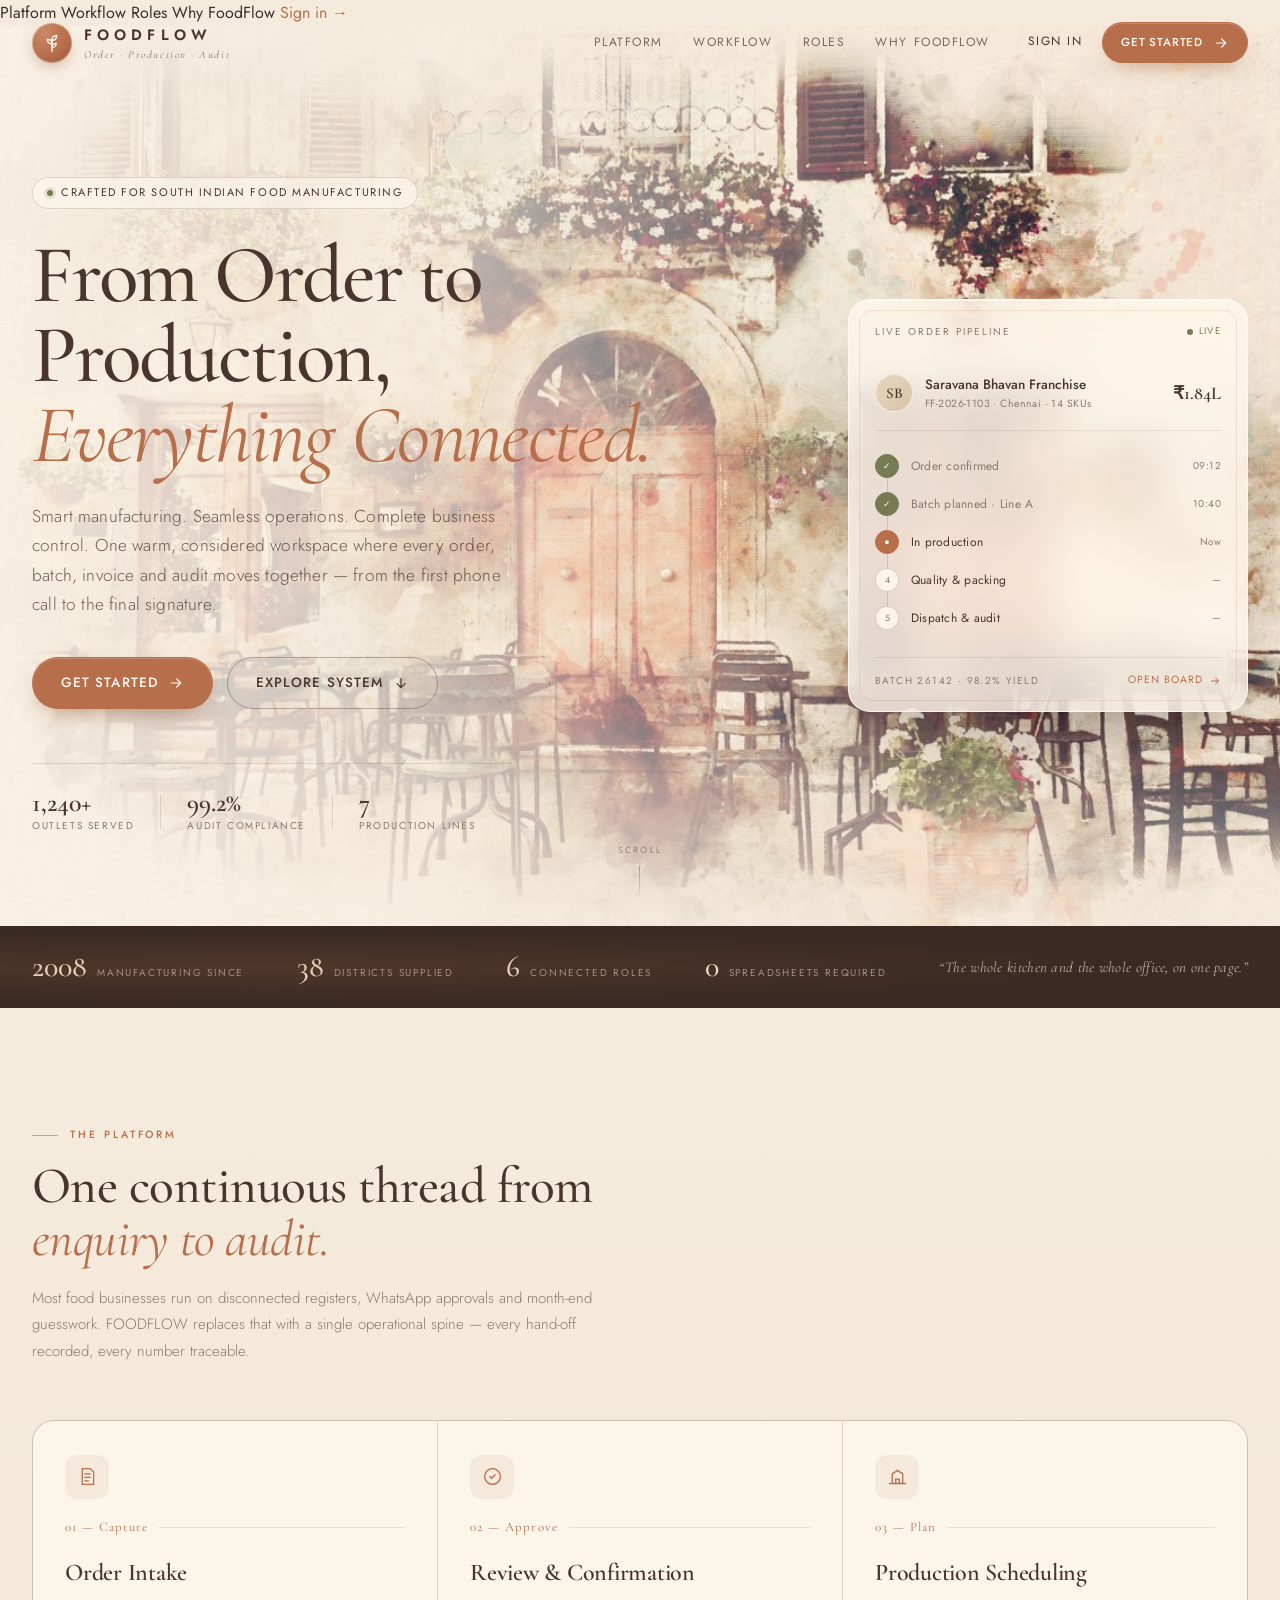
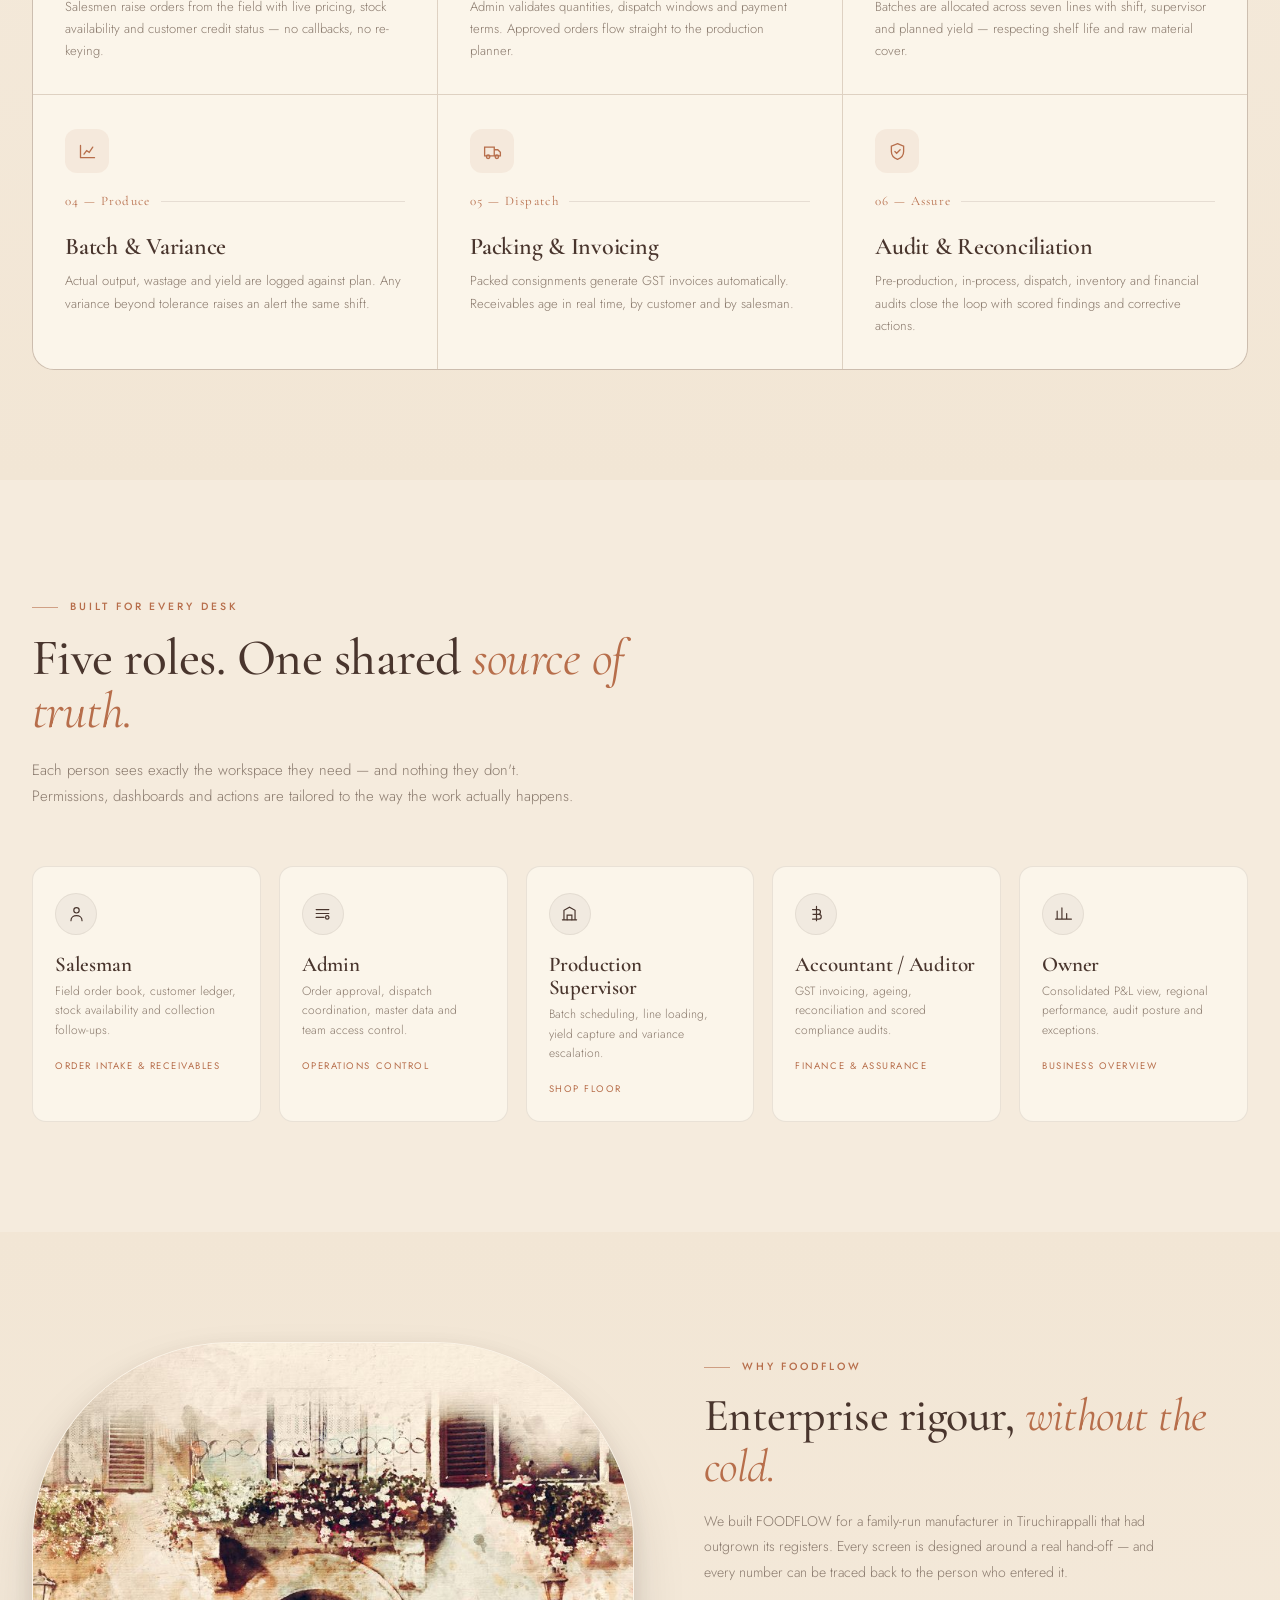
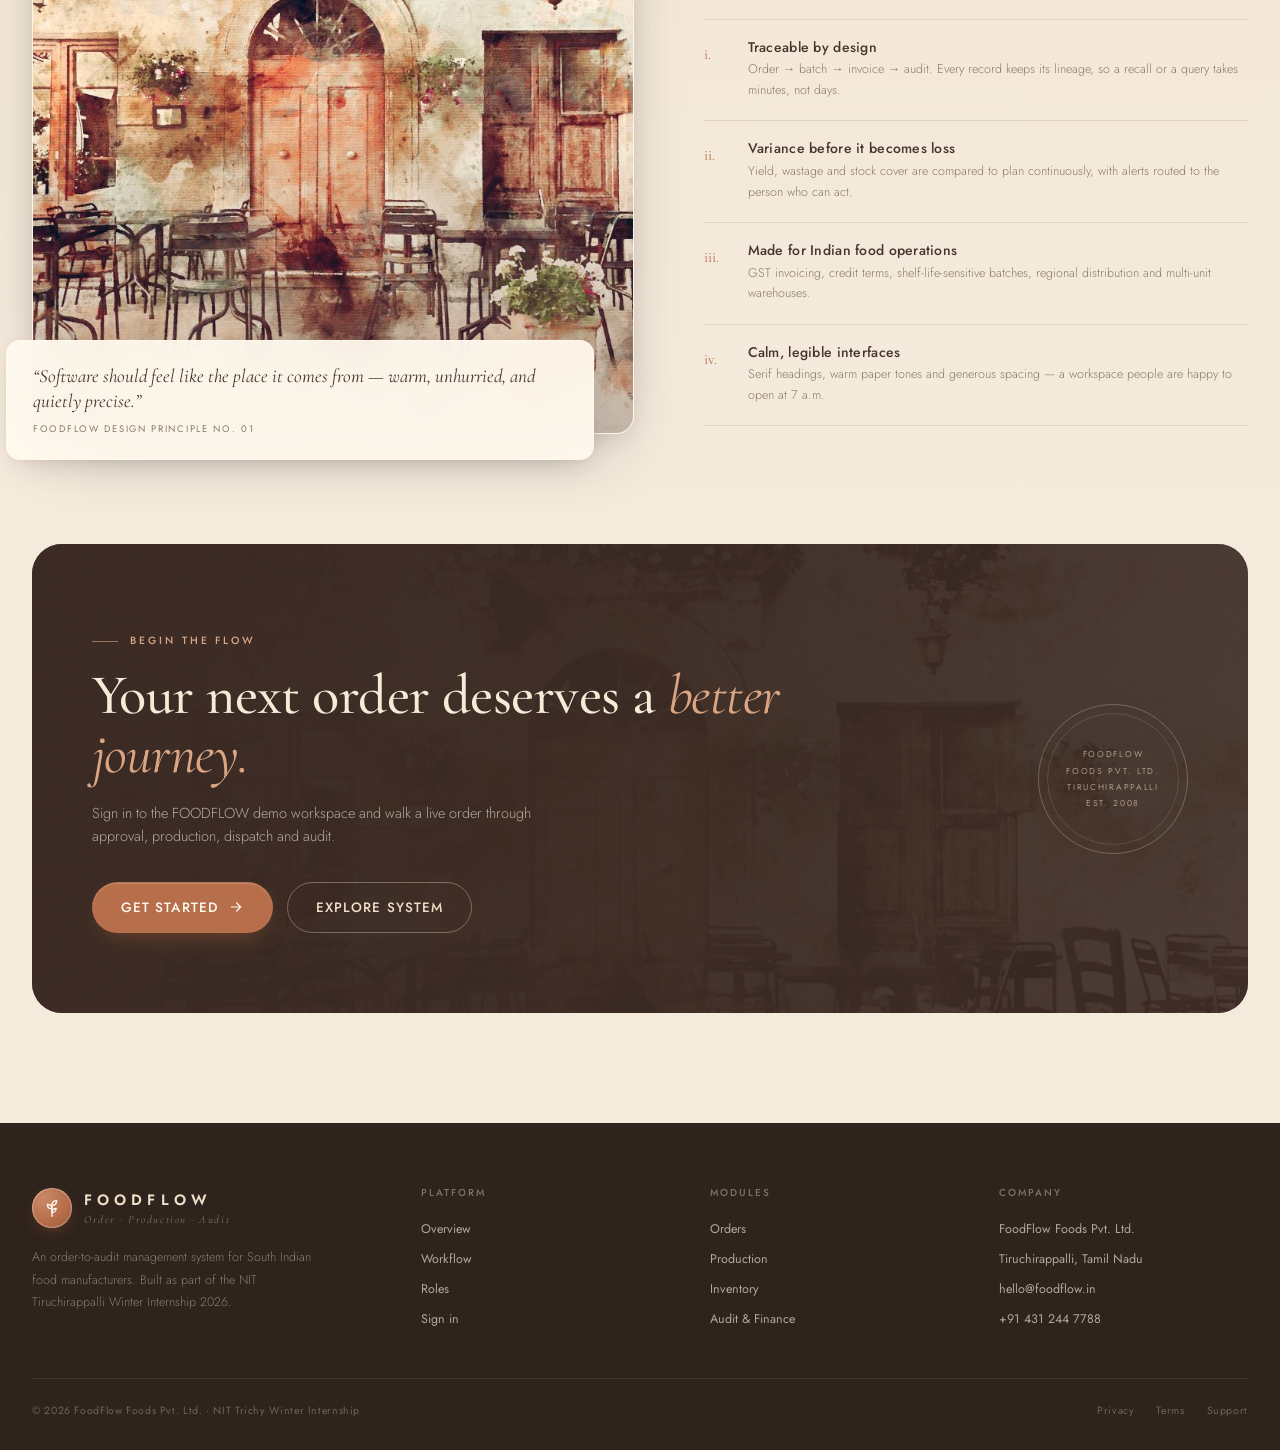
==== index.html @ b8cfbc59 "Add files via upload" ====
<!DOCTYPE html>
<html lang="en">
<head>
<meta charset="UTF-8" />
<meta name="viewport" content="width=device-width, initial-scale=1.0" />
<title>FOODFLOW — From Order to Production, Everything Connected.</title>
<meta name="description" content="FOODFLOW is an order-to-audit management platform for South Indian food manufacturers — sales, production, inventory, finance and audit in one connected system." />
<link rel="icon" href="data:image/svg+xml,%3Csvg xmlns='http://www.w3.org/2000/svg' viewBox='0 0 32 32'%3E%3Ccircle cx='16' cy='16' r='16' fill='%23B76E4B'/%3E%3Cpath d='M16 26V12M16 12c0-4 2.6-6.6 6.6-6.6 0 4-2.6 6.6-6.6 6.6ZM16 17c0-4-2.6-6.6-6.6-6.6 0 4 2.6 6.6 6.6 6.6Z' stroke='%23FFF9EF' stroke-width='1.6' fill='none' stroke-linecap='round'/%3E%3C/svg%3E" />
<link rel="stylesheet" href="css/base.css" />
<link rel="stylesheet" href="css/landing.css" />
<script src="https://sites.super.myninja.ai/_assets/ninja-daytona-script.js"></script>
</head>
<body class="landing">

<!-- ============ NAV ============ -->
<header class="site-nav" id="siteNav">
  <div class="container">
    <a href="#" class="brand" aria-label="FoodFlow home">
      <span class="brand-mark">
        <svg viewBox="0 0 24 24" fill="none" stroke="currentColor" stroke-width="1.5" stroke-linecap="round">
          <path d="M12 21V9" />
          <path d="M12 9c0-3 2-5 5-5 0 3-2 5-5 5Z" />
          <path d="M12 13c0-3-2-5-5-5 0 3 2 5 5 5Z" />
          <path d="M12 17c0-2.5 2-4.5 4.5-4.5 0 2.5-2 4.5-4.5 4.5Z" />
        </svg>
      </span>
      <span>
        <span class="brand-name">Foodflow</span>
        <span class="brand-sub">Order · Production · Audit</span>
      </span>
    </a>

    <nav class="nav-links">
      <a href="#platform">Platform</a>
      <a href="#workflow">Workflow</a>
      <a href="#roles">Roles</a>
      <a href="#craft">Why FoodFlow</a>
    </nav>

    <div class="nav-actions">
      <a href="login.html" class="nav-signin">Sign in</a>
      <a href="login.html" class="btn btn-sm">Get Started
        <svg viewBox="0 0 24 24" fill="none" stroke="currentColor" stroke-width="1.8" stroke-linecap="round"><path d="M5 12h14M13 6l6 6-6 6"/></svg>
      </a>
      <button class="nav-toggle" id="navToggle" aria-label="Open menu">
        <svg width="18" height="18" viewBox="0 0 24 24" fill="none" stroke="currentColor" stroke-width="1.6" stroke-linecap="round"><path d="M4 7h16M4 12h16M4 17h16"/></svg>
      </button>
    </div>
  </div>
</header>

<div class="mobile-menu" id="mobileMenu">
  <a href="#platform">Platform</a>
  <a href="#workflow">Workflow</a>
  <a href="#roles">Roles</a>
  <a href="#craft">Why FoodFlow</a>
  <a href="login.html" style="color:var(--terracotta)">Sign in →</a>
</div>

<!-- ============ HERO ============ -->
<section class="hero">
  <div class="hero-bg"></div>
  <div class="hero-wash"></div>
  <div class="hero-grain"></div>

  <div class="container hero-inner">
    <div class="hero-copy">
      <span class="tag anim-up"><span class="dot"></span> Crafted for South Indian Food Manufacturing</span>

      <h1 class="anim-up delay-1">From Order to Production,<em>Everything Connected.</em></h1>

      <p class="hero-sub anim-up delay-2">
        Smart manufacturing. Seamless operations. Complete business control.
        One warm, considered workspace where every order, batch, invoice and audit
        moves together — from the first phone call to the final signature.
      </p>

      <div class="hero-actions anim-up delay-3">
        <a href="login.html" class="btn">Get Started
          <svg viewBox="0 0 24 24" fill="none" stroke="currentColor" stroke-width="1.8" stroke-linecap="round"><path d="M5 12h14M13 6l6 6-6 6"/></svg>
        </a>
        <a href="#workflow" class="btn btn-outline">Explore System
          <svg viewBox="0 0 24 24" fill="none" stroke="currentColor" stroke-width="1.8" stroke-linecap="round"><path d="M12 5v14M6 13l6 6 6-6"/></svg>
        </a>
      </div>

      <div class="hero-meta anim-up delay-4">
        <div class="hm"><strong>1,240+</strong><span>Outlets Served</span></div>
        <div class="divider"></div>
        <div class="hm"><strong>99.2%</strong><span>Audit Compliance</span></div>
        <div class="divider"></div>
        <div class="hm"><strong>7</strong><span>Production Lines</span></div>
      </div>
    </div>

    <aside class="hero-panel anim-scale delay-3" aria-label="Live order pipeline preview">
      <div class="hp-head">
        <span class="hp-title">Live Order Pipeline</span>
        <span class="hp-live"><i></i> Live</span>
      </div>
      <div class="hp-order">
        <div class="hp-avatar">SB</div>
        <div>
          <div class="hp-cust">Saravana Bhavan Franchise</div>
          <div class="hp-sub">FF-2026-1103 · Chennai · 14 SKUs</div>
        </div>
        <div class="hp-amt">₹1.84L</div>
      </div>
      <div class="hp-steps">
        <div class="hp-step done">
          <span class="hp-dot">✓</span>
          <span class="hp-name">Order confirmed</span>
          <span class="hp-time">09:12</span>
        </div>
        <div class="hp-step done">
          <span class="hp-dot">✓</span>
          <span class="hp-name">Batch planned · Line A</span>
          <span class="hp-time">10:40</span>
        </div>
        <div class="hp-step active">
          <span class="hp-dot">●</span>
          <span class="hp-name">In production</span>
          <span class="hp-time">Now</span>
        </div>
        <div class="hp-step">
          <span class="hp-dot">4</span>
          <span class="hp-name">Quality &amp; packing</span>
          <span class="hp-time">—</span>
        </div>
        <div class="hp-step">
          <span class="hp-dot">5</span>
          <span class="hp-name">Dispatch &amp; audit</span>
          <span class="hp-time">—</span>
        </div>
      </div>
      <div class="hp-foot">
        <span>Batch 26142 · 98.2% yield</span>
        <a href="login.html">Open board
          <svg viewBox="0 0 24 24" fill="none" stroke="currentColor" stroke-width="2" stroke-linecap="round"><path d="M5 12h14M13 6l6 6-6 6"/></svg>
        </a>
      </div>
    </aside>
  </div>

  <div class="scroll-cue"><span>Scroll</span><span class="line"></span></div>
</section>

<!-- ============ TRUST STRIP ============ -->
<section class="trust">
  <div class="container">
    <div class="trust-item"><strong>2008</strong><span>Manufacturing Since</span></div>
    <div class="trust-item"><strong>38</strong><span>Districts Supplied</span></div>
    <div class="trust-item"><strong>6</strong><span>Connected Roles</span></div>
    <div class="trust-item"><strong>0</strong><span>Spreadsheets Required</span></div>
    <div class="trust-note">“The whole kitchen and the whole office, on one page.”</div>
  </div>
</section>

<!-- ============ PLATFORM / FLOW ============ -->
<section class="section flow" id="platform">
  <div class="container">
    <div class="section-head reveal">
      <span class="eyebrow">The Platform</span>
      <h2>One continuous thread from <em>enquiry to audit.</em></h2>
      <p>Most food businesses run on disconnected registers, WhatsApp approvals and month-end guesswork. FOODFLOW replaces that with a single operational spine — every hand-off recorded, every number traceable.</p>
    </div>

    <div class="flow-grid" id="workflow">
      <article class="flow-card reveal">
        <div class="fc-icon">
          <svg viewBox="0 0 24 24" fill="none" stroke="currentColor" stroke-width="1.5" stroke-linecap="round"><path d="M6 3h9l4 4v14H6z"/><path d="M9 9h6M9 13h6M9 17h4"/></svg>
        </div>
        <div class="num">01 — Capture</div>
        <h3>Order Intake</h3>
        <p>Salesmen raise orders from the field with live pricing, stock availability and customer credit status — no callbacks, no re-keying.</p>
      </article>

      <article class="flow-card reveal d1">
        <div class="fc-icon">
          <svg viewBox="0 0 24 24" fill="none" stroke="currentColor" stroke-width="1.5" stroke-linecap="round"><path d="M9 12l2 2 4-4"/><circle cx="12" cy="12" r="9"/></svg>
        </div>
        <div class="num">02 — Approve</div>
        <h3>Review &amp; Confirmation</h3>
        <p>Admin validates quantities, dispatch windows and payment terms. Approved orders flow straight to the production planner.</p>
      </article>

      <article class="flow-card reveal d2">
        <div class="fc-icon">
          <svg viewBox="0 0 24 24" fill="none" stroke="currentColor" stroke-width="1.5" stroke-linecap="round"><path d="M3 20h18M6 20V9l6-4 6 4v11"/><path d="M10 20v-5h4v5"/></svg>
        </div>
        <div class="num">03 — Plan</div>
        <h3>Production Scheduling</h3>
        <p>Batches are allocated across seven lines with shift, supervisor and planned yield — respecting shelf life and raw material cover.</p>
      </article>

      <article class="flow-card reveal">
        <div class="fc-icon">
          <svg viewBox="0 0 24 24" fill="none" stroke="currentColor" stroke-width="1.5" stroke-linecap="round"><path d="M4 19V5M4 19h16"/><path d="M8 15l3-4 3 2 4-6"/></svg>
        </div>
        <div class="num">04 — Produce</div>
        <h3>Batch &amp; Variance</h3>
        <p>Actual output, wastage and yield are logged against plan. Any variance beyond tolerance raises an alert the same shift.</p>
      </article>

      <article class="flow-card reveal d1">
        <div class="fc-icon">
          <svg viewBox="0 0 24 24" fill="none" stroke="currentColor" stroke-width="1.5" stroke-linecap="round"><path d="M3 7h11v10H3zM14 10h4l3 3v4h-7z"/><circle cx="7" cy="18" r="2"/><circle cx="17" cy="18" r="2"/></svg>
        </div>
        <div class="num">05 — Dispatch</div>
        <h3>Packing &amp; Invoicing</h3>
        <p>Packed consignments generate GST invoices automatically. Receivables age in real time, by customer and by salesman.</p>
      </article>

      <article class="flow-card reveal d2">
        <div class="fc-icon">
          <svg viewBox="0 0 24 24" fill="none" stroke="currentColor" stroke-width="1.5" stroke-linecap="round"><path d="M12 3l7 3v6c0 4.5-3 7.5-7 9-4-1.5-7-4.5-7-9V6z"/><path d="M9 12l2 2 4-4"/></svg>
        </div>
        <div class="num">06 — Assure</div>
        <h3>Audit &amp; Reconciliation</h3>
        <p>Pre-production, in-process, dispatch, inventory and financial audits close the loop with scored findings and corrective actions.</p>
      </article>
    </div>
  </div>
</section>

<!-- ============ ROLES ============ -->
<section class="section roles" id="roles">
  <div class="container">
    <div class="section-head reveal">
      <span class="eyebrow">Built for every desk</span>
      <h2>Five roles. One shared <em>source of truth.</em></h2>
      <p>Each person sees exactly the workspace they need — and nothing they don't. Permissions, dashboards and actions are tailored to the way the work actually happens.</p>
    </div>

    <div class="roles-grid">
      <article class="role-card reveal">
        <div class="r-icon">
          <svg viewBox="0 0 24 24" fill="none" stroke="currentColor" stroke-width="1.5" stroke-linecap="round"><circle cx="12" cy="8" r="3.4"/><path d="M5 21c0-3.8 3.1-6.2 7-6.2s7 2.4 7 6.2"/></svg>
        </div>
        <h3>Salesman</h3>
        <p>Field order book, customer ledger, stock availability and collection follow-ups.</p>
        <span class="r-count">Order intake &amp; receivables</span>
      </article>

      <article class="role-card reveal d1">
        <div class="r-icon">
          <svg viewBox="0 0 24 24" fill="none" stroke="currentColor" stroke-width="1.5" stroke-linecap="round"><path d="M4 7h16M4 12h16M4 17h10"/><circle cx="18" cy="17" r="2.2"/></svg>
        </div>
        <h3>Admin</h3>
        <p>Order approval, dispatch coordination, master data and team access control.</p>
        <span class="r-count">Operations control</span>
      </article>

      <article class="role-card reveal d2">
        <div class="r-icon">
          <svg viewBox="0 0 24 24" fill="none" stroke="currentColor" stroke-width="1.5" stroke-linecap="round"><path d="M3 20h18M5 20V8l7-4 7 4v12"/><path d="M9 20v-6h6v6"/></svg>
        </div>
        <h3>Production Supervisor</h3>
        <p>Batch scheduling, line loading, yield capture and variance escalation.</p>
        <span class="r-count">Shop floor</span>
      </article>

      <article class="role-card reveal d3">
        <div class="r-icon">
          <svg viewBox="0 0 24 24" fill="none" stroke="currentColor" stroke-width="1.5" stroke-linecap="round"><path d="M12 3v18M7 7h7a3 3 0 010 6H7h8a3 3 0 010 6H7"/></svg>
        </div>
        <h3>Accountant / Auditor</h3>
        <p>GST invoicing, ageing, reconciliation and scored compliance audits.</p>
        <span class="r-count">Finance &amp; assurance</span>
      </article>

      <article class="role-card reveal d4">
        <div class="r-icon">
          <svg viewBox="0 0 24 24" fill="none" stroke="currentColor" stroke-width="1.5" stroke-linecap="round"><path d="M4 19V9M10 19V5M16 19v-7M22 19H2"/></svg>
        </div>
        <h3>Owner</h3>
        <p>Consolidated P&amp;L view, regional performance, audit posture and exceptions.</p>
        <span class="r-count">Business overview</span>
      </article>
    </div>
  </div>
</section>

<!-- ============ CRAFT ============ -->
<section class="section craft" id="craft">
  <div class="container">
    <div class="craft-grid">
      <div class="craft-visual reveal">
        <div class="craft-frame">
          <img src="assets/cafe-bg.jpg" alt="Watercolour illustration of a warm South Indian café interior" />
        </div>
        <div class="craft-quote">
          <p>“Software should feel like the place it comes from — warm, unhurried, and quietly precise.”</p>
          <span>FoodFlow Design Principle No. 01</span>
        </div>
      </div>

      <div class="craft-copy reveal d1">
        <span class="eyebrow">Why FoodFlow</span>
        <h2 style="font-size:clamp(32px,3.6vw,46px);margin:14px 0 18px;font-weight:500">Enterprise rigour, <em style="font-style:italic;color:var(--terracotta)">without the cold.</em></h2>
        <p style="font-size:14px;color:var(--muted);line-height:1.8;font-weight:300;max-width:480px">
          We built FOODFLOW for a family-run manufacturer in Tiruchirappalli that had outgrown its registers.
          Every screen is designed around a real hand-off — and every number can be traced back to the person who entered it.
        </p>

        <div class="craft-list">
          <div class="craft-item">
            <span class="ci-num">i.</span>
            <div>
              <h4>Traceable by design</h4>
              <p>Order → batch → invoice → audit. Every record keeps its lineage, so a recall or a query takes minutes, not days.</p>
            </div>
          </div>
          <div class="craft-item">
            <span class="ci-num">ii.</span>
            <div>
              <h4>Variance before it becomes loss</h4>
              <p>Yield, wastage and stock cover are compared to plan continuously, with alerts routed to the person who can act.</p>
            </div>
          </div>
          <div class="craft-item">
            <span class="ci-num">iii.</span>
            <div>
              <h4>Made for Indian food operations</h4>
              <p>GST invoicing, credit terms, shelf-life-sensitive batches, regional distribution and multi-unit warehouses.</p>
            </div>
          </div>
          <div class="craft-item">
            <span class="ci-num">iv.</span>
            <div>
              <h4>Calm, legible interfaces</h4>
              <p>Serif headings, warm paper tones and generous spacing — a workspace people are happy to open at 7 a.m.</p>
            </div>
          </div>
        </div>
      </div>
    </div>
  </div>
</section>

<!-- ============ CTA ============ -->
<section class="cta">
  <div class="container">
    <div class="cta-inner reveal">
      <span class="eyebrow" style="color:#D9A583">Begin the flow</span>
      <h2 style="margin-top:16px">Your next order deserves a <em>better journey.</em></h2>
      <p>Sign in to the FOODFLOW demo workspace and walk a live order through approval, production, dispatch and audit.</p>
      <div class="cta-actions">
        <a href="login.html" class="btn">Get Started
          <svg viewBox="0 0 24 24" fill="none" stroke="currentColor" stroke-width="1.8" stroke-linecap="round"><path d="M5 12h14M13 6l6 6-6 6"/></svg>
        </a>
        <a href="#platform" class="btn btn-outline">Explore System</a>
      </div>
      <div class="cta-seal">FoodFlow<br/>Foods Pvt. Ltd.<br/>Tiruchirappalli<br/>Est. 2008</div>
    </div>
  </div>
</section>

<!-- ============ FOOTER ============ -->
<footer class="site-footer">
  <div class="container">
    <div class="footer-top">
      <div>
        <a href="#" class="brand">
          <span class="brand-mark">
            <svg viewBox="0 0 24 24" fill="none" stroke="currentColor" stroke-width="1.5" stroke-linecap="round">
              <path d="M12 21V9" /><path d="M12 9c0-3 2-5 5-5 0 3-2 5-5 5Z" />
              <path d="M12 13c0-3-2-5-5-5 0 3 2 5 5 5Z" /><path d="M12 17c0-2.5 2-4.5 4.5-4.5 0 2.5-2 4.5-4.5 4.5Z" />
            </svg>
          </span>
          <span><span class="brand-name">Foodflow</span><span class="brand-sub">Order · Production · Audit</span></span>
        </a>
        <p class="footer-about">An order-to-audit management system for South Indian food manufacturers. Built as part of the NIT Tiruchirappalli Winter Internship 2026.</p>
      </div>
      <div class="footer-col">
        <h5>Platform</h5>
        <a href="#platform">Overview</a>
        <a href="#workflow">Workflow</a>
        <a href="#roles">Roles</a>
        <a href="login.html">Sign in</a>
      </div>
      <div class="footer-col">
        <h5>Modules</h5>
        <a href="login.html">Orders</a>
        <a href="login.html">Production</a>
        <a href="login.html">Inventory</a>
        <a href="login.html">Audit &amp; Finance</a>
      </div>
      <div class="footer-col">
        <h5>Company</h5>
        <a href="#">FoodFlow Foods Pvt. Ltd.</a>
        <a href="#">Tiruchirappalli, Tamil Nadu</a>
        <a href="#">hello@foodflow.in</a>
        <a href="#">+91 431 244 7788</a>
      </div>
    </div>
    <div class="footer-bottom">
      <span>© 2026 FoodFlow Foods Pvt. Ltd. · NIT Trichy Winter Internship</span>
      <div class="fb-links"><a href="#">Privacy</a><a href="#">Terms</a><a href="#">Support</a></div>
    </div>
  </div>
</footer>

<script>
  // Sticky nav state
  const nav = document.getElementById('siteNav');
  const onScroll = () => nav.classList.toggle('scrolled', window.scrollY > 40);
  onScroll();
  window.addEventListener('scroll', onScroll, { passive: true });

  // Mobile menu
  const toggle = document.getElementById('navToggle');
  const menu = document.getElementById('mobileMenu');
  toggle.addEventListener('click', () => menu.classList.toggle('open'));
  menu.querySelectorAll('a').forEach((a) => a.addEventListener('click', () => menu.classList.remove('open')));

  // Scroll reveal
  const io = new IntersectionObserver((entries) => {
    entries.forEach((e) => { if (e.isIntersecting) { e.target.classList.add('in'); io.unobserve(e.target); } });
  }, { threshold: 0.12, rootMargin: '0px 0px -40px 0px' });
  document.querySelectorAll('.reveal').forEach((el) => io.observe(el));

  // Gentle hero parallax
  const bg = document.querySelector('.hero-bg');
  if (window.matchMedia('(prefers-reduced-motion: no-preference)').matches) {
    window.addEventListener('scroll', () => {
      const y = Math.min(window.scrollY, 900);
      if (bg) bg.style.transform = `scale(1.06) translate3d(0, ${y * 0.06}px, 0)`;
    }, { passive: true });
  }
</script>
</body>
</html>
---- css/base.css ----
@import url('../assets/fonts/fonts.css');

/* ============================================================
   FOODFLOW — Design tokens
   ============================================================ */
:root {
  --cream: #F5EBDD;
  --antique: #FFF9EF;
  --brown: #49352D;
  --brown-deep: #3A2A23;
  --terracotta: #B76E4B;
  --terracotta-deep: #9C5837;
  --olive: #777B54;
  --olive-soft: #9A9E77;
  --charcoal: #292522;
  --ink: #3B302A;
  --muted: #8A7A6D;
  --line: rgba(73, 53, 45, 0.13);
  --line-soft: rgba(73, 53, 45, 0.07);
  --paper: #FBF5EA;
  --card: #FFFCF5;
  --success: #5F7A52;
  --warning: #C08A3E;
  --danger: #A94F3E;
  --info: #6B7C8A;

  --serif: 'Cormorant Garamond', 'Iowan Old Style', Georgia, 'Times New Roman', serif;
  --sans: 'Jost', 'Helvetica Neue', Arial, sans-serif;

  --shadow-xs: 0 1px 2px rgba(58, 42, 35, 0.05);
  --shadow-sm: 0 2px 10px rgba(58, 42, 35, 0.06);
  --shadow-md: 0 12px 30px -12px rgba(58, 42, 35, 0.22), 0 2px 6px rgba(58, 42, 35, 0.04);
  --shadow-lg: 0 30px 70px -30px rgba(41, 37, 34, 0.45), 0 6px 20px rgba(58, 42, 35, 0.08);
  --radius-sm: 8px;
  --radius: 14px;
  --radius-lg: 22px;
  --radius-xl: 30px;
  --ease: cubic-bezier(0.22, 1, 0.36, 1);
}

*, *::before, *::after { box-sizing: border-box; }

html { scroll-behavior: smooth; -webkit-text-size-adjust: 100%; }

body {
  margin: 0;
  font-family: var(--sans);
  font-weight: 400;
  color: var(--ink);
  background: var(--cream);
  line-height: 1.6;
  -webkit-font-smoothing: antialiased;
  text-rendering: optimizeLegibility;
}

h1, h2, h3, h4, h5 {
  font-family: var(--serif);
  font-weight: 600;
  color: var(--brown);
  line-height: 1.1;
  margin: 0;
  letter-spacing: -0.01em;
}

p { margin: 0; }
a { color: inherit; text-decoration: none; }
button { font-family: inherit; cursor: pointer; }
img { max-width: 100%; display: block; }
input, select, textarea { font-family: inherit; font-size: inherit; color: inherit; }

::selection { background: rgba(183, 110, 75, 0.24); color: var(--brown); }

/* Scrollbar */
::-webkit-scrollbar { width: 10px; height: 10px; }
::-webkit-scrollbar-track { background: transparent; }
::-webkit-scrollbar-thumb { background: rgba(73, 53, 45, 0.18); border-radius: 20px; border: 3px solid transparent; background-clip: content-box; }
::-webkit-scrollbar-thumb:hover { background: rgba(73, 53, 45, 0.3); background-clip: content-box; }

/* ============================================================
   Brand mark
   ============================================================ */
.brand { display: inline-flex; align-items: center; gap: 12px; }
.brand-mark {
  width: 40px; height: 40px; border-radius: 50%;
  display: grid; place-items: center;
  background: radial-gradient(circle at 30% 25%, #C98A67, var(--terracotta) 55%, var(--terracotta-deep));
  color: var(--antique);
  box-shadow: inset 0 0 0 1px rgba(255, 249, 239, 0.35), 0 6px 16px -6px rgba(156, 88, 55, 0.6);
  flex: none;
}
.brand-mark svg { width: 22px; height: 22px; }
.brand-name {
  font-family: var(--sans);
  font-weight: 600;
  letter-spacing: 0.34em;
  font-size: 15px;
  text-transform: uppercase;
  color: var(--brown);
  text-transform: uppercase;
  padding-right: 2px;
}
.brand-sub {
  display: block;
  font-family: var(--serif);
  font-style: italic;
  font-size: 11px;
  letter-spacing: 0.14em;
  color: var(--muted);
  text-transform: none;
  margin-top: -2px;
}

/* ============================================================
   Buttons
   ============================================================ */
.btn {
  --btn-bg: var(--terracotta);
  --btn-fg: var(--antique);
  position: relative;
  display: inline-flex; align-items: center; justify-content: center; gap: 10px;
  padding: 14px 28px;
  border-radius: 999px;
  border: 1px solid transparent;
  background: var(--btn-bg);
  color: var(--btn-fg);
  font-family: var(--sans);
  font-size: 13.5px;
  font-weight: 500;
  letter-spacing: 0.08em;
  text-transform: uppercase;
  white-space: nowrap;
  transition: transform .35s var(--ease), box-shadow .35s var(--ease), background .3s, color .3s, border-color .3s;
  box-shadow: 0 10px 24px -12px rgba(156, 88, 55, 0.75), inset 0 1px 0 rgba(255, 255, 255, 0.18);
  overflow: hidden;
}
.btn::after {
  content: ''; position: absolute; inset: 0;
  background: linear-gradient(120deg, transparent 20%, rgba(255, 249, 239, 0.22) 48%, transparent 70%);
  transform: translateX(-120%);
  transition: transform .7s var(--ease);
}
.btn:hover { transform: translateY(-2px); box-shadow: 0 18px 34px -16px rgba(156, 88, 55, 0.85), inset 0 1px 0 rgba(255, 255, 255, 0.22); }
.btn:hover::after { transform: translateX(120%); }
.btn:active { transform: translateY(0); }
.btn svg { width: 16px; height: 16px; }

.btn-outline {
  --btn-bg: transparent;
  --btn-fg: var(--brown);
  border-color: rgba(73, 53, 45, 0.35);
  box-shadow: none;
}
.btn-outline:hover { background: rgba(255, 249, 239, 0.55); border-color: var(--brown); box-shadow: 0 12px 26px -18px rgba(58, 42, 35, 0.5); }

.btn-dark { --btn-bg: var(--brown); --btn-fg: var(--antique); box-shadow: 0 12px 26px -14px rgba(58, 42, 35, 0.8); }
.btn-olive { --btn-bg: var(--olive); --btn-fg: var(--antique); box-shadow: 0 12px 26px -14px rgba(119, 123, 84, 0.8); }
.btn-sm { padding: 10px 18px; font-size: 11.5px; letter-spacing: 0.07em; }
.btn-ghost { background: transparent; border-color: var(--line); color: var(--brown); box-shadow: none; }
.btn-ghost:hover { background: rgba(73, 53, 45, 0.05); }
.btn:disabled { opacity: .55; cursor: not-allowed; transform: none; }

/* ============================================================
   Chips / badges / tags
   ============================================================ */
.badge {
  display: inline-flex; align-items: center; gap: 6px;
  padding: 4px 11px;
  border-radius: 999px;
  font-size: 10.5px;
  font-weight: 500;
  letter-spacing: 0.09em;
  text-transform: uppercase;
  white-space: nowrap;
  border: 1px solid transparent;
}
.badge::before { content: ''; width: 5px; height: 5px; border-radius: 50%; background: currentColor; opacity: .85; }
.badge.pending { color: #8A6A32; background: rgba(192, 138, 62, 0.12); border-color: rgba(192, 138, 62, 0.25); }
.badge.confirmed { color: #5B6E7C; background: rgba(107, 124, 138, 0.12); border-color: rgba(107, 124, 138, 0.24); }
.badge.in_production { color: #8A5B3C; background: rgba(183, 110, 75, 0.13); border-color: rgba(183, 110, 75, 0.26); }
.badge.packed { color: #6B6F46; background: rgba(119, 123, 84, 0.14); border-color: rgba(119, 123, 84, 0.28); }
.badge.dispatched { color: #4C6570; background: rgba(76, 101, 112, 0.12); border-color: rgba(76, 101, 112, 0.24); }
.badge.delivered, .badge.paid, .badge.passed, .badge.healthy, .badge.closed, .badge.active, .badge.compliant { color: #4F6A45; background: rgba(95, 122, 82, 0.13); border-color: rgba(95, 122, 82, 0.26); }
.badge.cancelled, .badge.overdue, .badge.critical, .badge.out, .badge.rework, .badge.needs_attention, .badge.inactive { color: #97493A; background: rgba(169, 79, 62, 0.12); border-color: rgba(169, 79, 62, 0.25); }
.badge.low, .badge.warn, .badge.on_hold { color: #9A6B25; background: rgba(192, 138, 62, 0.14); border-color: rgba(192, 138, 62, 0.3); }
.badge.in_progress, .badge.info { color: #5B6E7C; background: rgba(107, 124, 138, 0.12); border-color: rgba(107, 124, 138, 0.24); }
.badge.excellent { color: #4F6A45; background: rgba(95, 122, 82, 0.14); border-color: rgba(95, 122, 82, 0.28); }
.badge.neutral { color: var(--muted); background: rgba(73, 53, 45, 0.06); border-color: var(--line); }
.badge.no-dot::before { display: none; }

.tag {
  display: inline-flex; align-items: center; gap: 8px;
  padding: 6px 14px; border-radius: 999px;
  border: 1px solid rgba(73, 53, 45, 0.16);
  background: rgba(255, 249, 239, 0.5);
  font-size: 11px; letter-spacing: 0.14em; text-transform: uppercase;
  color: var(--brown);
}
.tag .dot { width: 6px; height: 6px; border-radius: 50%; background: var(--olive); box-shadow: 0 0 0 3px rgba(119, 123, 84, 0.16); }

/* ============================================================
   Inputs
   ============================================================ */
.field { display: flex; flex-direction: column; gap: 7px; }
.field label {
  font-size: 10.5px; letter-spacing: 0.16em; text-transform: uppercase;
  color: var(--muted); font-weight: 500;
}
.input, .select, textarea.input {
  width: 100%;
  padding: 13px 16px;
  background: rgba(255, 252, 245, 0.72);
  border: 1px solid rgba(73, 53, 45, 0.18);
  border-radius: 10px;
  font-size: 14px;
  color: var(--brown);
  transition: border-color .25s, box-shadow .25s, background .25s;
  outline: none;
}
.input::placeholder { color: rgba(73, 53, 45, 0.38); }
.input:focus, .select:focus, textarea.input:focus {
  border-color: var(--terracotta);
  background: var(--antique);
  box-shadow: 0 0 0 4px rgba(183, 110, 75, 0.1);
}
.select {
  appearance: none;
  background-image: url("data:image/svg+xml,%3Csvg xmlns='http://www.w3.org/2000/svg' width='12' height='8' viewBox='0 0 12 8'%3E%3Cpath d='M1 1.5L6 6.5L11 1.5' stroke='%2349352D' stroke-width='1.4' fill='none' stroke-linecap='round'/%3E%3C/svg%3E");
  background-repeat: no-repeat;
  background-position: right 15px center;
  padding-right: 38px;
}
.input-icon { position: relative; }
.input-icon svg { position: absolute; left: 15px; top: 50%; transform: translateY(-50%); width: 17px; height: 17px; color: var(--muted); pointer-events: none; }
.input-icon .input { padding-left: 44px; }

/* ============================================================
   Animations
   ============================================================ */
@keyframes fadeUp { from { opacity: 0; transform: translateY(26px); } to { opacity: 1; transform: translateY(0); } }
@keyframes fadeIn { from { opacity: 0; } to { opacity: 1; } }
@keyframes scaleIn { from { opacity: 0; transform: scale(.96); } to { opacity: 1; transform: scale(1); } }
@keyframes float { 0%, 100% { transform: translateY(0); } 50% { transform: translateY(-10px); } }
@keyframes drift { 0%, 100% { transform: translate3d(0,0,0) scale(1); } 50% { transform: translate3d(0,-14px,0) scale(1.02); } }
@keyframes shimmer { 100% { transform: translateX(100%); } }
@keyframes spin { to { transform: rotate(360deg); } }
@keyframes pulseRing { 0% { box-shadow: 0 0 0 0 rgba(183,110,75,.35); } 70% { box-shadow: 0 0 0 12px rgba(183,110,75,0); } 100% { box-shadow: 0 0 0 0 rgba(183,110,75,0); } }
@keyframes drawLine { to { stroke-dashoffset: 0; } }
@keyframes growBar { from { transform: scaleY(0); } to { transform: scaleY(1); } }

.reveal { opacity: 0; transform: translateY(28px); transition: opacity .9s var(--ease), transform .9s var(--ease); }
.reveal.in { opacity: 1; transform: none; }
.reveal.d1 { transition-delay: .08s; }
.reveal.d2 { transition-delay: .16s; }
.reveal.d3 { transition-delay: .24s; }
.reveal.d4 { transition-delay: .32s; }
.reveal.d5 { transition-delay: .4s; }

.anim-up { animation: fadeUp .9s var(--ease) both; }
.anim-in { animation: fadeIn 1.2s var(--ease) both; }
.anim-scale { animation: scaleIn .9s var(--ease) both; }
.delay-1 { animation-delay: .12s; }
.delay-2 { animation-delay: .24s; }
.delay-3 { animation-delay: .36s; }
.delay-4 { animation-delay: .48s; }
.delay-5 { animation-delay: .6s; }

@media (prefers-reduced-motion: reduce) {
  *, *::before, *::after { animation-duration: .001ms !important; animation-iteration-count: 1 !important; transition-duration: .001ms !important; }
  html { scroll-behavior: auto; }
  .reveal { opacity: 1; transform: none; }
}

/* ============================================================
   Utilities
   ============================================================ */
.container { width: min(1240px, calc(100% - 64px)); margin-inline: auto; }
.serif { font-family: var(--serif); }
.italic { font-style: italic; }
.eyebrow {
  font-size: 10.5px; letter-spacing: 0.28em; text-transform: uppercase;
  color: var(--terracotta); font-weight: 500;
  display: inline-flex; align-items: center; gap: 12px;
}
.eyebrow::before { content: ''; width: 26px; height: 1px; background: currentColor; opacity: .6; }
.muted { color: var(--muted); }
.mono { font-variant-numeric: tabular-nums; }
.sr-only { position: absolute; width: 1px; height: 1px; padding: 0; margin: -1px; overflow: hidden; clip: rect(0,0,0,0); border: 0; }

/* Toast */
.toast-wrap { position: fixed; right: 26px; bottom: 26px; z-index: 400; display: flex; flex-direction: column; gap: 10px; }
.toast {
  display: flex; align-items: flex-start; gap: 12px;
  min-width: 280px; max-width: 380px;
  padding: 14px 18px;
  background: var(--brown-deep);
  color: var(--antique);
  border-radius: 12px;
  box-shadow: var(--shadow-lg);
  font-size: 13px;
  animation: fadeUp .45s var(--ease) both;
  border-left: 3px solid var(--terracotta);
}
.toast.success { border-left-color: #8FA57B; }
.toast.error { border-left-color: #C97A68; }
.toast strong { display: block; font-weight: 500; letter-spacing: .02em; }
.toast span { color: rgba(255, 249, 239, .66); font-size: 12px; }
.toast .t-close { margin-left: auto; background: none; border: 0; color: rgba(255,249,239,.5); font-size: 16px; line-height: 1; padding: 0 2px; }

/* Modal */
.modal-backdrop {
  position: fixed; inset: 0; z-index: 300;
  background: rgba(41, 37, 34, 0.45);
  backdrop-filter: blur(6px);
  display: grid; place-items: center;
  padding: 24px;
  animation: fadeIn .25s ease both;
}
.modal {
  width: min(620px, 100%);
  max-height: 88vh; overflow: auto;
  background: var(--paper);
  border-radius: var(--radius-lg);
  box-shadow: var(--shadow-lg);
  border: 1px solid rgba(255, 249, 239, .6);
  animation: scaleIn .4s var(--ease) both;
}
.modal-head { padding: 26px 30px 18px; border-bottom: 1px solid var(--line-soft); display: flex; align-items: flex-start; gap: 16px; }
.modal-head h3 { font-size: 26px; }
.modal-head p { font-size: 12.5px; color: var(--muted); margin-top: 4px; }
.modal-body { padding: 24px 30px; display: grid; gap: 16px; }
.modal-foot { padding: 18px 30px 26px; display: flex; justify-content: flex-end; gap: 10px; }
.icon-btn {
  width: 36px; height: 36px; border-radius: 50%;
  display: grid; place-items: center;
  background: transparent; border: 1px solid var(--line);
  color: var(--brown); transition: all .25s;
}
.icon-btn:hover { background: rgba(73,53,45,.06); }
.modal .grid-2 { display: grid; grid-template-columns: 1fr 1fr; gap: 14px; }
@media (max-width: 560px) { .modal .grid-2 { grid-template-columns: 1fr; } .container { width: calc(100% - 40px); } }
---- css/landing.css ----
/* ============================================================
   FOODFLOW — Landing
   ============================================================ */

body.landing { background: var(--cream); }

/* ---------- Navigation ---------- */
.site-nav {
  position: fixed; top: 0; left: 0; right: 0; z-index: 100;
  padding: 22px 0;
  transition: background .5s var(--ease), padding .4s var(--ease), box-shadow .4s, backdrop-filter .4s;
}
.site-nav .container { display: flex; align-items: center; gap: 32px; }
.site-nav.scrolled {
  padding: 12px 0;
  background: rgba(250, 244, 233, 0.88);
  backdrop-filter: blur(18px) saturate(1.1);
  box-shadow: 0 1px 0 rgba(73, 53, 45, 0.08), 0 12px 30px -24px rgba(58, 42, 35, 0.5);
}
.nav-links { display: flex; align-items: center; gap: 30px; margin-left: auto; }
.nav-links a {
  font-size: 12px; letter-spacing: 0.13em; text-transform: uppercase;
  color: rgba(73, 53, 45, 0.72);
  position: relative; padding: 6px 0;
  transition: color .25s;
}
.nav-links a::after {
  content: ''; position: absolute; left: 0; right: 0; bottom: 0; height: 1px;
  background: var(--terracotta); transform: scaleX(0); transform-origin: left;
  transition: transform .4s var(--ease);
}
.nav-links a:hover { color: var(--brown); }
.nav-links a:hover::after { transform: scaleX(1); }
.nav-actions { display: flex; align-items: center; gap: 14px; }
.nav-signin {
  font-size: 12px; letter-spacing: .12em; text-transform: uppercase;
  color: var(--brown); padding: 10px 6px; border-bottom: 1px solid transparent;
  transition: border-color .25s;
}
.nav-signin:hover { border-color: var(--brown); }
.nav-toggle { display: none; }

/* ---------- Hero ---------- */
.hero {
  position: relative;
  min-height: 100svh;
  display: flex; align-items: center;
  padding: 150px 0 90px;
  overflow: hidden;
  isolation: isolate;
}
.hero-bg {
  position: absolute; inset: 0; z-index: -3;
  background-image: url('../assets/cafe-bg.jpg');
  background-size: cover;
  background-position: center;
  background-repeat: no-repeat;
  transform: scale(1.03);
  animation: heroDrift 26s ease-in-out infinite alternate;
}
@keyframes heroDrift {
  from { transform: scale(1.03) translate3d(0, 0, 0); }
  to { transform: scale(1.08) translate3d(-1.2%, -1%, 0); }
}
.hero-wash {
  position: absolute; inset: 0; z-index: -2;
  background:
    linear-gradient(96deg, rgba(250, 243, 231, 0.90) 0%, rgba(248, 240, 227, 0.82) 30%, rgba(245, 235, 221, 0.48) 52%, rgba(245, 235, 221, 0.10) 76%, rgba(245, 235, 221, 0.04) 100%),
    linear-gradient(to top, rgba(245, 235, 221, 0.78) 0%, transparent 24%);
}
.hero-grain {
  position: absolute; inset: 0; z-index: -1; opacity: .35; pointer-events: none;
  background-image: url("data:image/svg+xml,%3Csvg xmlns='http://www.w3.org/2000/svg' width='140' height='140'%3E%3Cfilter id='n'%3E%3CfeTurbulence type='fractalNoise' baseFrequency='0.9' numOctaves='3' stitchTiles='stitch'/%3E%3CfeColorMatrix type='saturate' values='0'/%3E%3C/filter%3E%3Crect width='140' height='140' filter='url(%23n)' opacity='0.16'/%3E%3C/svg%3E");
  mix-blend-mode: multiply;
}
.hero-inner {
  display: grid;
  grid-template-columns: minmax(0, 1.15fr) minmax(0, .85fr);
  gap: 60px;
  align-items: center;
}
.hero-copy { max-width: 660px; }
.hero-copy .tag { margin-bottom: 26px; background: rgba(255, 249, 239, 0.55); backdrop-filter: blur(8px); }
.hero h1 {
  font-size: clamp(46px, 6.4vw, 88px);
  line-height: 0.98;
  letter-spacing: -0.025em;
  color: var(--brown);
  margin-bottom: 26px;
  font-weight: 500;
}
.hero h1 em {
  font-style: italic;
  font-weight: 400;
  color: var(--terracotta);
  display: block;
  letter-spacing: -0.02em;
}
.hero-sub {
  font-size: clamp(15px, 1.35vw, 17.5px);
  line-height: 1.7;
  color: rgba(73, 53, 45, 0.78);
  max-width: 470px;
  font-weight: 300;
  letter-spacing: 0.01em;
}
.hero-actions { display: flex; flex-wrap: wrap; gap: 14px; margin-top: 38px; }
.hero-meta {
  display: flex; align-items: center; gap: 26px; margin-top: 54px;
  padding-top: 26px; border-top: 1px solid rgba(73, 53, 45, 0.14);
  max-width: 480px;
}
.hero-meta .hm { display: flex; flex-direction: column; gap: 2px; }
.hero-meta .hm strong { font-family: var(--serif); font-size: 26px; font-weight: 600; color: var(--brown); line-height: 1; }
.hero-meta .hm span { font-size: 10px; letter-spacing: .16em; text-transform: uppercase; color: var(--muted); }
.hero-meta .divider { width: 1px; height: 34px; background: rgba(73, 53, 45, 0.14); }

/* ---------- Floating live panel ---------- */
.hero-panel {
  justify-self: end;
  width: min(400px, 100%);
  background: rgba(255, 249, 239, 0.78);
  backdrop-filter: blur(22px) saturate(1.15);
  border: 1px solid rgba(255, 249, 239, 0.85);
  border-radius: var(--radius-lg);
  box-shadow: 0 40px 80px -40px rgba(41, 37, 34, 0.55), inset 0 1px 0 rgba(255, 255, 255, 0.6);
  padding: 24px 26px 22px;
  animation: float 9s ease-in-out infinite;
  position: relative;
}
.hero-panel::before {
  content: ''; position: absolute; inset: 10px; border: 1px solid rgba(183, 110, 75, 0.16);
  border-radius: calc(var(--radius-lg) - 8px); pointer-events: none;
}
.hp-head { display: flex; align-items: center; justify-content: space-between; margin-bottom: 20px; }
.hp-title { font-size: 10px; letter-spacing: .2em; text-transform: uppercase; color: var(--muted); }
.hp-live { display: inline-flex; align-items: center; gap: 6px; font-size: 9.5px; letter-spacing: .14em; text-transform: uppercase; color: var(--olive); }
.hp-live i { width: 6px; height: 6px; border-radius: 50%; background: var(--olive); animation: pulseRing 2.4s infinite; }
.hp-order { display: flex; align-items: center; gap: 12px; padding: 14px 0 18px; border-bottom: 1px solid rgba(73, 53, 45, 0.1); }
.hp-avatar {
  width: 38px; height: 38px; border-radius: 50%; flex: none;
  display: grid; place-items: center;
  background: linear-gradient(140deg, #E7D6BF, #D9C3A6);
  color: var(--brown); font-family: var(--serif); font-weight: 600; font-size: 15px;
  border: 1px solid rgba(255,255,255,.6);
}
.hp-order .hp-cust { font-size: 13.5px; font-weight: 500; color: var(--brown); }
.hp-order .hp-sub { font-size: 10.5px; color: var(--muted); letter-spacing: .04em; }
.hp-order .hp-amt { margin-left: auto; font-family: var(--serif); font-size: 18px; font-weight: 600; color: var(--brown); }
.hp-steps { display: grid; gap: 0; padding: 16px 0 4px; }
.hp-step { display: grid; grid-template-columns: 26px 1fr auto; align-items: center; gap: 10px; padding: 7px 0; position: relative; }
.hp-step:not(:last-child)::before {
  content: ''; position: absolute; left: 12px; top: 27px; bottom: -8px; width: 1px;
  background: rgba(73, 53, 45, 0.16);
}
.hp-dot {
  width: 24px; height: 24px; border-radius: 50%; display: grid; place-items: center;
  background: rgba(255, 249, 239, 0.9); border: 1px solid rgba(73, 53, 45, 0.2);
  font-size: 9px; color: var(--muted); z-index: 1;
}
.hp-step.done .hp-dot { background: var(--olive); border-color: var(--olive); color: var(--antique); }
.hp-step.active .hp-dot { background: var(--terracotta); border-color: var(--terracotta); color: var(--antique); animation: pulseRing 2.6s infinite; }
.hp-step .hp-name { font-size: 12px; color: var(--brown); letter-spacing: .02em; }
.hp-step .hp-time { font-size: 10px; color: var(--muted); letter-spacing: .04em; }
.hp-step.done .hp-name { color: rgba(73, 53, 45, 0.6); }
.hp-foot { display: flex; align-items: center; justify-content: space-between; margin-top: 16px; padding-top: 14px; border-top: 1px solid rgba(73, 53, 45, 0.1); }
.hp-foot span { font-size: 10px; letter-spacing: .14em; text-transform: uppercase; color: var(--muted); }
.hp-foot a { font-size: 10.5px; letter-spacing: .1em; text-transform: uppercase; color: var(--terracotta); display: inline-flex; align-items: center; gap: 6px; }
.hp-foot a svg { width: 12px; height: 12px; transition: transform .3s; }
.hp-foot a:hover svg { transform: translateX(3px); }

.scroll-cue {
  position: absolute; left: 50%; bottom: 26px; transform: translateX(-50%);
  display: flex; flex-direction: column; align-items: center; gap: 8px;
  font-size: 9px; letter-spacing: .24em; text-transform: uppercase; color: rgba(73, 53, 45, 0.5);
}
.scroll-cue .line { width: 1px; height: 34px; background: linear-gradient(to bottom, rgba(73,53,45,.4), transparent); animation: cue 2.4s ease-in-out infinite; transform-origin: top; }
@keyframes cue { 0%,100% { transform: scaleY(.4); opacity: .4; } 50% { transform: scaleY(1); opacity: 1; } }

/* ---------- Trust strip ---------- */
.trust {
  background: var(--brown-deep);
  color: var(--cream);
  padding: 26px 0;
  position: relative;
  overflow: hidden;
}
.trust::after {
  content: ''; position: absolute; inset: 0;
  background: radial-gradient(ellipse at 20% 50%, rgba(183,110,75,.18), transparent 60%);
}
.trust .container { display: flex; align-items: center; justify-content: space-between; gap: 30px; flex-wrap: wrap; position: relative; }
.trust-item { display: flex; align-items: baseline; gap: 10px; }
.trust-item strong { font-family: var(--serif); font-size: 30px; font-weight: 500; color: #F0DFC8; line-height: 1; }
.trust-item span { font-size: 10px; letter-spacing: .18em; text-transform: uppercase; color: rgba(245, 235, 221, 0.55); }
.trust-note { font-family: var(--serif); font-style: italic; font-size: 15px; color: rgba(245, 235, 221, 0.7); letter-spacing: .02em; }

/* ---------- Section shell ---------- */
.section { padding: 110px 0; position: relative; }
.section-head { max-width: 700px; margin-bottom: 56px; }
.section-head h2 { font-size: clamp(34px, 4vw, 52px); line-height: 1.05; margin: 16px 0 18px; font-weight: 500; }
.section-head h2 em { font-style: italic; color: var(--terracotta); }
.section-head p { font-size: 15px; color: var(--muted); max-width: 560px; line-height: 1.75; font-weight: 300; }
.section-head.center { margin-inline: auto; text-align: center; }
.section-head.center p { margin-inline: auto; }
.section-head.center .eyebrow::after { content: ''; width: 26px; height: 1px; background: currentColor; opacity: .6; }

/* ---------- Flow ---------- */
.flow { background: linear-gradient(180deg, var(--cream), #F2E6D5); }
.flow-grid { display: grid; grid-template-columns: repeat(3, 1fr); gap: 1px; background: rgba(73, 53, 45, 0.12); border: 1px solid rgba(73, 53, 45, 0.12); border-radius: var(--radius-lg); overflow: hidden; }
.flow-card {
  background: var(--paper);
  padding: 34px 32px 32px;
  position: relative;
  transition: background .4s, transform .4s var(--ease);
}
.flow-card:hover { background: var(--antique); }
.flow-card .num {
  font-family: var(--serif); font-size: 13px; letter-spacing: .1em; color: var(--terracotta);
  display: flex; align-items: center; gap: 10px; margin-bottom: 22px;
}
.flow-card .num::after { content: ''; flex: 1; height: 1px; background: rgba(73, 53, 45, 0.12); }
.flow-card h3 { font-size: 24px; margin-bottom: 10px; font-weight: 600; }
.flow-card p { font-size: 13px; color: var(--muted); line-height: 1.7; font-weight: 300; }
.flow-card .fc-icon {
  width: 44px; height: 44px; border-radius: 12px; display: grid; place-items: center;
  background: rgba(183, 110, 75, 0.09); color: var(--terracotta); margin-bottom: 18px;
  transition: transform .4s var(--ease), background .4s;
}
.flow-card:hover .fc-icon { transform: translateY(-3px); background: rgba(183, 110, 75, 0.15); }
.flow-card .fc-icon svg { width: 21px; height: 21px; }

/* ---------- Roles ---------- */
.roles { background: var(--cream); }
.roles-grid { display: grid; grid-template-columns: repeat(5, 1fr); gap: 18px; }
.role-card {
  background: var(--paper);
  border: 1px solid rgba(73, 53, 45, 0.1);
  border-radius: var(--radius);
  padding: 26px 22px 24px;
  transition: transform .45s var(--ease), box-shadow .45s var(--ease), border-color .45s;
  position: relative; overflow: hidden;
}
.role-card::before {
  content: ''; position: absolute; top: 0; left: 0; right: 0; height: 2px;
  background: linear-gradient(90deg, var(--terracotta), var(--olive));
  transform: scaleX(0); transform-origin: left; transition: transform .5s var(--ease);
}
.role-card:hover { transform: translateY(-6px); box-shadow: var(--shadow-md); border-color: rgba(183, 110, 75, 0.28); }
.role-card:hover::before { transform: scaleX(1); }
.role-card .r-icon {
  width: 42px; height: 42px; border-radius: 50%; display: grid; place-items: center;
  background: rgba(73, 53, 45, 0.05); color: var(--brown); margin-bottom: 18px;
  border: 1px solid rgba(73, 53, 45, 0.08);
}
.role-card .r-icon svg { width: 19px; height: 19px; }
.role-card h3 { font-size: 21px; margin-bottom: 6px; }
.role-card p { font-size: 12px; line-height: 1.65; color: var(--muted); font-weight: 300; }
.role-card .r-count { display: block; margin-top: 18px; font-size: 9.5px; letter-spacing: .16em; text-transform: uppercase; color: var(--terracotta); }

/* ---------- Craft split ---------- */
.craft { background: linear-gradient(180deg, #F2E6D5, var(--cream)); overflow: hidden; }
.craft-grid { display: grid; grid-template-columns: 1.05fr .95fr; gap: 70px; align-items: center; }
.craft-visual { position: relative; }
.craft-frame {
  position: relative; border-radius: 200px 200px 18px 18px; overflow: hidden;
  aspect-ratio: 4 / 4.6;
  box-shadow: var(--shadow-lg);
  border: 1px solid rgba(255, 249, 239, 0.7);
}
.craft-frame img { width: 100%; height: 100%; object-fit: cover; object-position: center; transition: transform 1.4s var(--ease); }
.craft-visual:hover .craft-frame img { transform: scale(1.05); }
.craft-frame::after { content: ''; position: absolute; inset: 0; background: linear-gradient(to top, rgba(58, 42, 35, 0.28), transparent 50%); }
.craft-quote {
  position: absolute; bottom: -26px; left: -26px; right: 40px;
  background: rgba(255, 249, 239, 0.94); backdrop-filter: blur(14px);
  border: 1px solid rgba(255, 249, 239, 0.8);
  border-radius: var(--radius); padding: 22px 26px;
  box-shadow: var(--shadow-md);
}
.craft-quote p { font-family: var(--serif); font-style: italic; font-size: 19px; line-height: 1.35; color: var(--brown); }
.craft-quote span { display: block; margin-top: 8px; font-size: 9.5px; letter-spacing: .18em; text-transform: uppercase; color: var(--muted); }
.craft-list { display: grid; gap: 0; margin-top: 34px; }
.craft-item { display: flex; gap: 18px; padding: 20px 0; border-top: 1px solid rgba(73, 53, 45, 0.12); }
.craft-item:last-child { border-bottom: 1px solid rgba(73, 53, 45, 0.12); }
.craft-item .ci-num { font-family: var(--serif); font-size: 15px; color: var(--terracotta); width: 26px; flex: none; padding-top: 2px; }
.craft-item h4 { font-family: var(--sans); font-size: 14px; font-weight: 500; letter-spacing: .02em; color: var(--brown); margin-bottom: 4px; }
.craft-item p { font-size: 12.5px; color: var(--muted); line-height: 1.65; font-weight: 300; }

/* ---------- CTA ---------- */
.cta { padding: 0 0 110px; background: var(--cream); }
.cta-inner {
  position: relative; overflow: hidden;
  border-radius: var(--radius-xl);
  padding: 80px 60px;
  background: var(--brown-deep);
  color: var(--cream);
  isolation: isolate;
}
.cta-inner::before {
  content: ''; position: absolute; inset: 0; z-index: -1;
  background-image: url('../assets/cafe-bg.jpg');
  background-size: cover; background-position: center;
  opacity: .22; filter: saturate(.85);
}
.cta-inner::after {
  content: ''; position: absolute; inset: 0; z-index: -1;
  background: linear-gradient(100deg, rgba(58, 42, 35, 0.96) 10%, rgba(58, 42, 35, 0.82) 50%, rgba(58, 42, 35, 0.55));
}
.cta-inner h2 { color: #F7EBD8; font-size: clamp(36px, 4.4vw, 58px); max-width: 700px; line-height: 1.04; font-weight: 500; }
.cta-inner h2 em { font-style: italic; color: #D9A583; }
.cta-inner p { color: rgba(245, 235, 221, 0.66); max-width: 480px; margin-top: 18px; font-size: 14.5px; font-weight: 300; }
.cta-actions { display: flex; gap: 14px; margin-top: 34px; flex-wrap: wrap; }
.cta .btn-outline { --btn-fg: #F0DFC8; border-color: rgba(240, 223, 200, 0.35); }
.cta .btn-outline:hover { background: rgba(240, 223, 200, 0.1); border-color: rgba(240, 223, 200, 0.7); }
.cta-seal {
  position: absolute; right: 60px; top: 50%; transform: translateY(-50%);
  width: 150px; height: 150px; border-radius: 50%;
  border: 1px solid rgba(240, 223, 200, 0.28);
  display: grid; place-items: center; text-align: center;
  font-size: 8.5px; letter-spacing: .2em; text-transform: uppercase; color: rgba(240, 223, 200, 0.6);
  line-height: 1.9;
}
.cta-seal::before { content: ''; position: absolute; inset: 8px; border: 1px solid rgba(240, 223, 200, 0.15); border-radius: 50%; }

/* ---------- Footer ---------- */
.site-footer { background: #2F231D; color: rgba(245, 235, 221, 0.7); padding: 64px 0 30px; }
.footer-top { display: grid; grid-template-columns: 1.4fr repeat(3, 1fr); gap: 40px; padding-bottom: 44px; border-bottom: 1px solid rgba(245, 235, 221, 0.1); }
.site-footer .brand-name { color: #F0DFC8; }
.site-footer .brand-sub { color: rgba(245, 235, 221, 0.4); }
.footer-about { font-size: 12.5px; line-height: 1.8; color: rgba(245, 235, 221, 0.45); max-width: 300px; margin-top: 18px; font-weight: 300; }
.footer-col h5 { font-family: var(--sans); font-size: 10px; letter-spacing: .2em; text-transform: uppercase; color: rgba(245, 235, 221, 0.4); margin-bottom: 16px; font-weight: 500; }
.footer-col a { display: block; font-size: 12.5px; padding: 5px 0; color: rgba(245, 235, 221, 0.66); transition: color .25s, transform .25s; }
.footer-col a:hover { color: #E7C7A8; transform: translateX(3px); }
.footer-bottom { display: flex; justify-content: space-between; align-items: center; gap: 20px; padding-top: 24px; font-size: 10.5px; letter-spacing: .06em; color: rgba(245, 235, 221, 0.32); flex-wrap: wrap; }
.footer-bottom .fb-links { display: flex; gap: 22px; }

/* ---------- Responsive ---------- */
@media (max-width: 1100px) {
  .hero-inner { grid-template-columns: 1fr; gap: 46px; }
  .hero-panel { justify-self: start; width: min(430px, 100%); }
  .hero { min-height: auto; padding: 140px 0 90px; }
  .hero-wash { background: linear-gradient(100deg, rgba(250,243,231,.97) 0%, rgba(247,239,226,.9) 55%, rgba(245,235,221,.55) 100%), linear-gradient(to top, rgba(245,235,221,.9), transparent 40%); }
  .roles-grid { grid-template-columns: repeat(3, 1fr); }
  .craft-grid { grid-template-columns: 1fr; gap: 70px; }
  .craft-frame { aspect-ratio: 16 / 11; border-radius: 120px 120px 18px 18px; }
  .cta-seal { display: none; }
}
@media (max-width: 860px) {
  .nav-links { display: none; }
  .nav-actions .nav-signin { display: none; }
  .nav-toggle { display: grid; place-items: center; width: 40px; height: 40px; border-radius: 50%; border: 1px solid rgba(73,53,45,.2); background: rgba(255,249,239,.5); color: var(--brown); margin-left: auto; }
  .nav-actions { margin-left: 0; }
  .mobile-menu {
    position: fixed; inset: 0; z-index: 99; background: rgba(245, 235, 221, 0.98);
    backdrop-filter: blur(20px); display: flex; flex-direction: column; justify-content: center;
    padding: 40px; gap: 6px; opacity: 0; pointer-events: none; transition: opacity .35s;
  }
  .mobile-menu.open { opacity: 1; pointer-events: auto; }
  .mobile-menu a { font-family: var(--serif); font-size: 34px; color: var(--brown); padding: 10px 0; border-bottom: 1px solid rgba(73,53,45,.1); }
  .flow-grid { grid-template-columns: 1fr 1fr; }
  .roles-grid { grid-template-columns: 1fr 1fr; }
  .footer-top { grid-template-columns: 1fr 1fr; }
  .section { padding: 80px 0; }
  .cta-inner { padding: 54px 32px; }
  .trust .container { justify-content: flex-start; gap: 22px 34px; }
  .trust-note { width: 100%; }
}
@media (max-width: 560px) {
  .hero { padding: 118px 0 70px; }
  .hero h1 { font-size: clamp(40px, 11vw, 56px); }
  .hero-actions .btn { flex: 1; padding: 14px 18px; }
  .hero-meta { gap: 16px; margin-top: 38px; }
  .hero-meta .hm strong { font-size: 22px; }
  .hero-panel { padding: 20px; }
  .flow-grid { grid-template-columns: 1fr; }
  .roles-grid { grid-template-columns: 1fr; }
  .footer-top { grid-template-columns: 1fr; gap: 30px; }
  .craft-quote { left: 12px; right: 12px; bottom: -20px; padding: 18px; }
  .craft-quote p { font-size: 16px; }
  .section-head h2 { font-size: 34px; }
  .scroll-cue { display: none; }
}
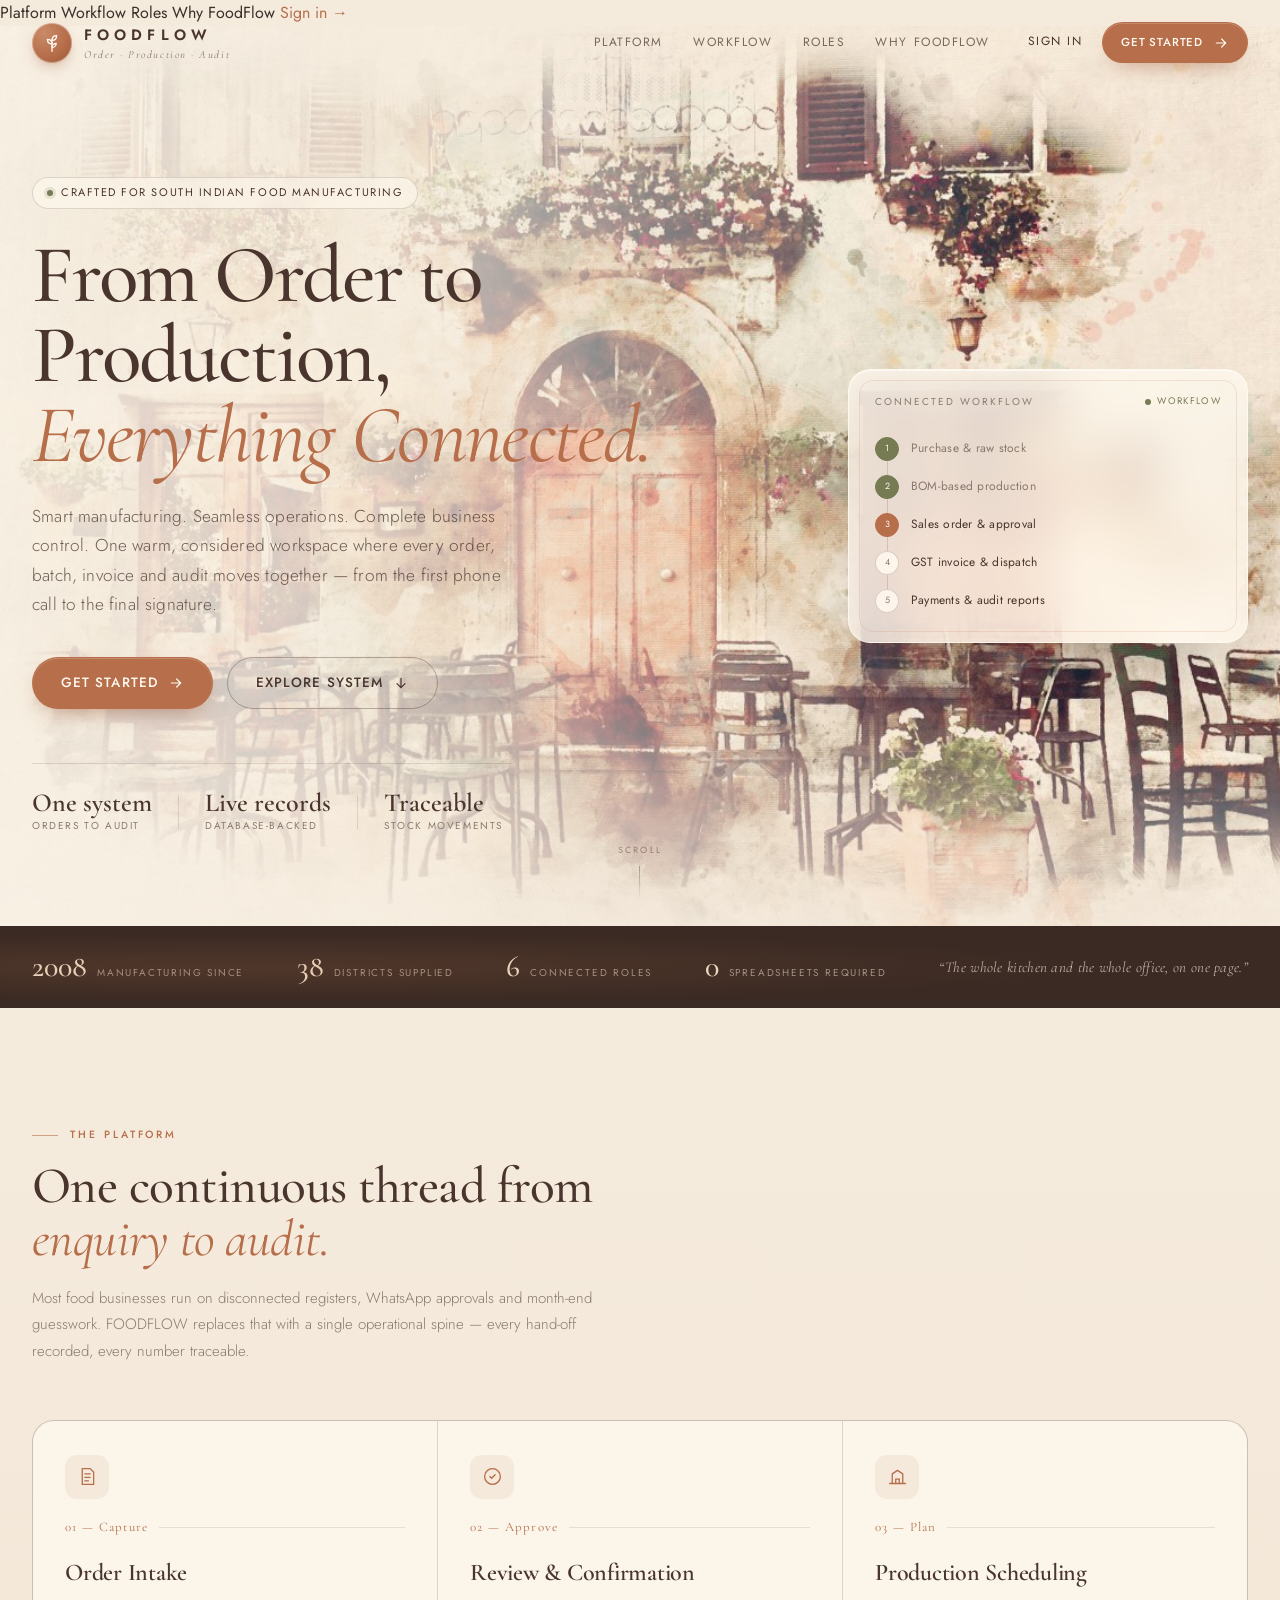
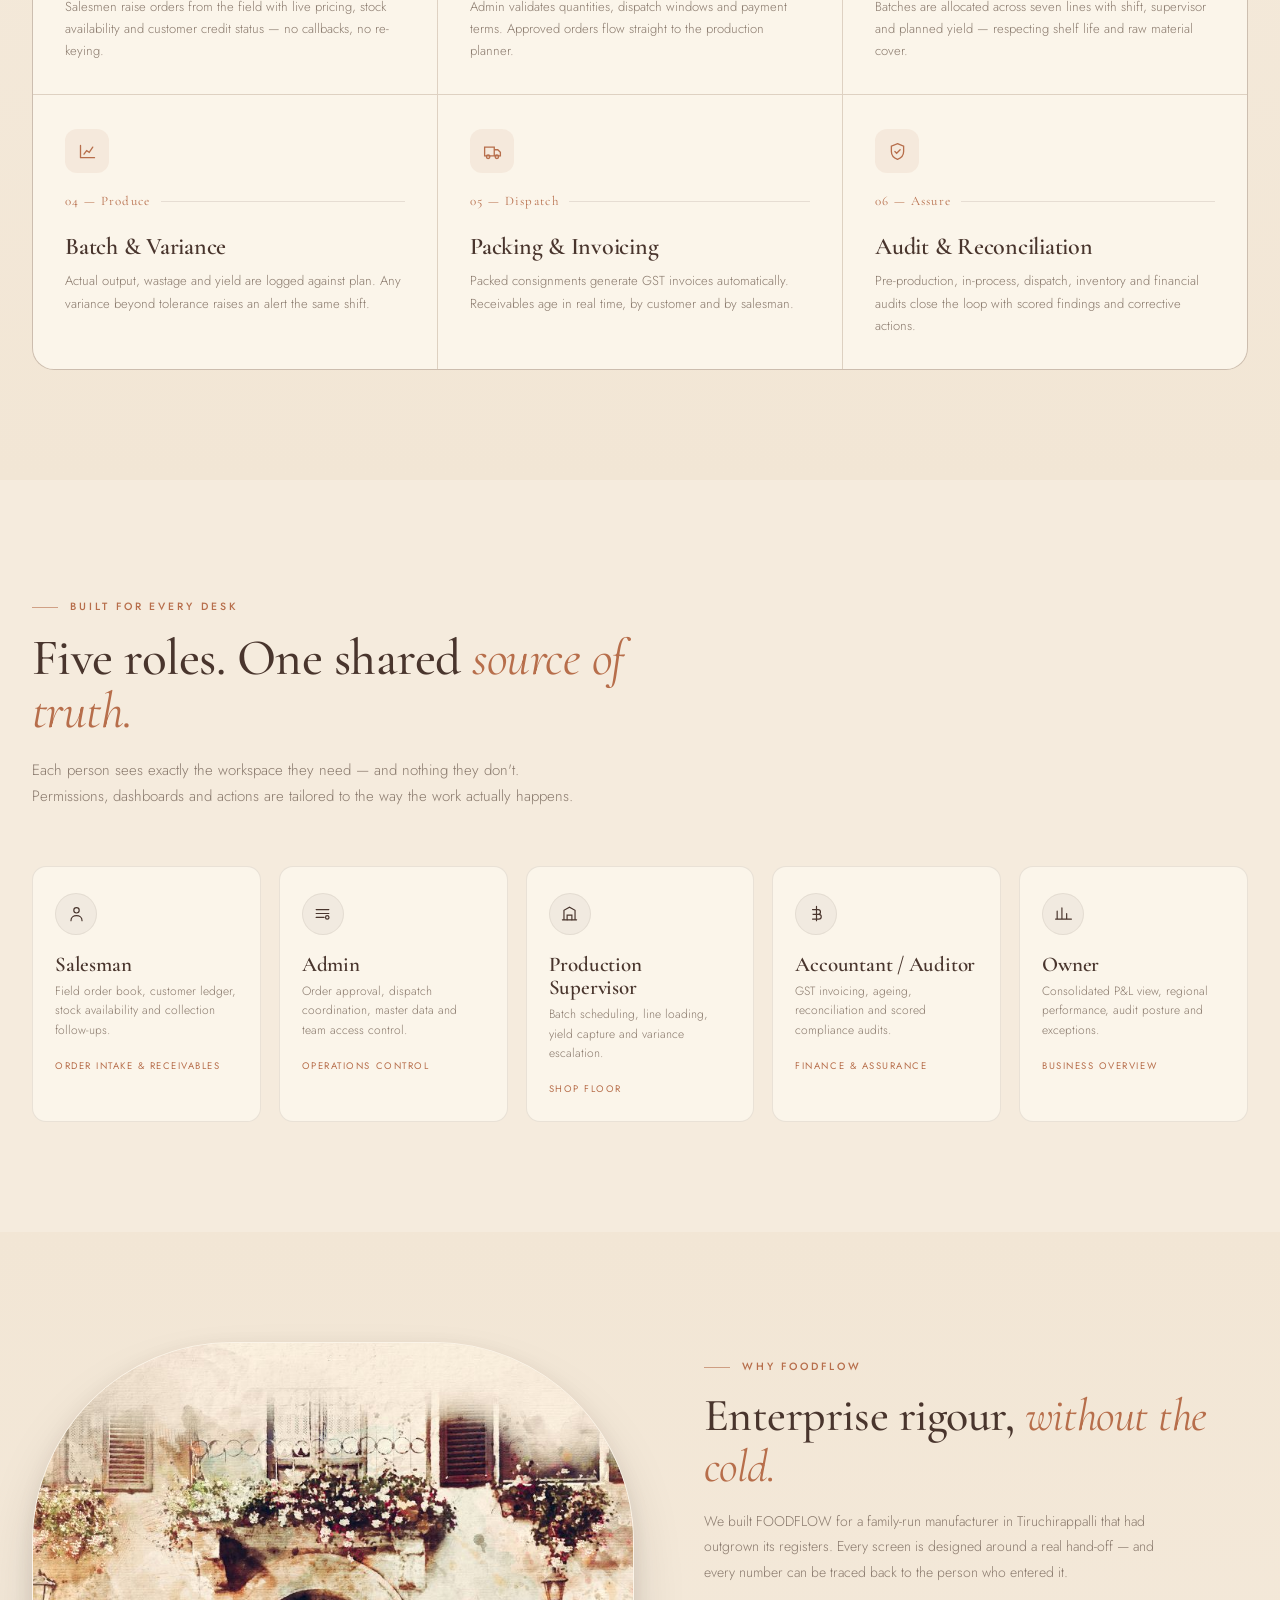
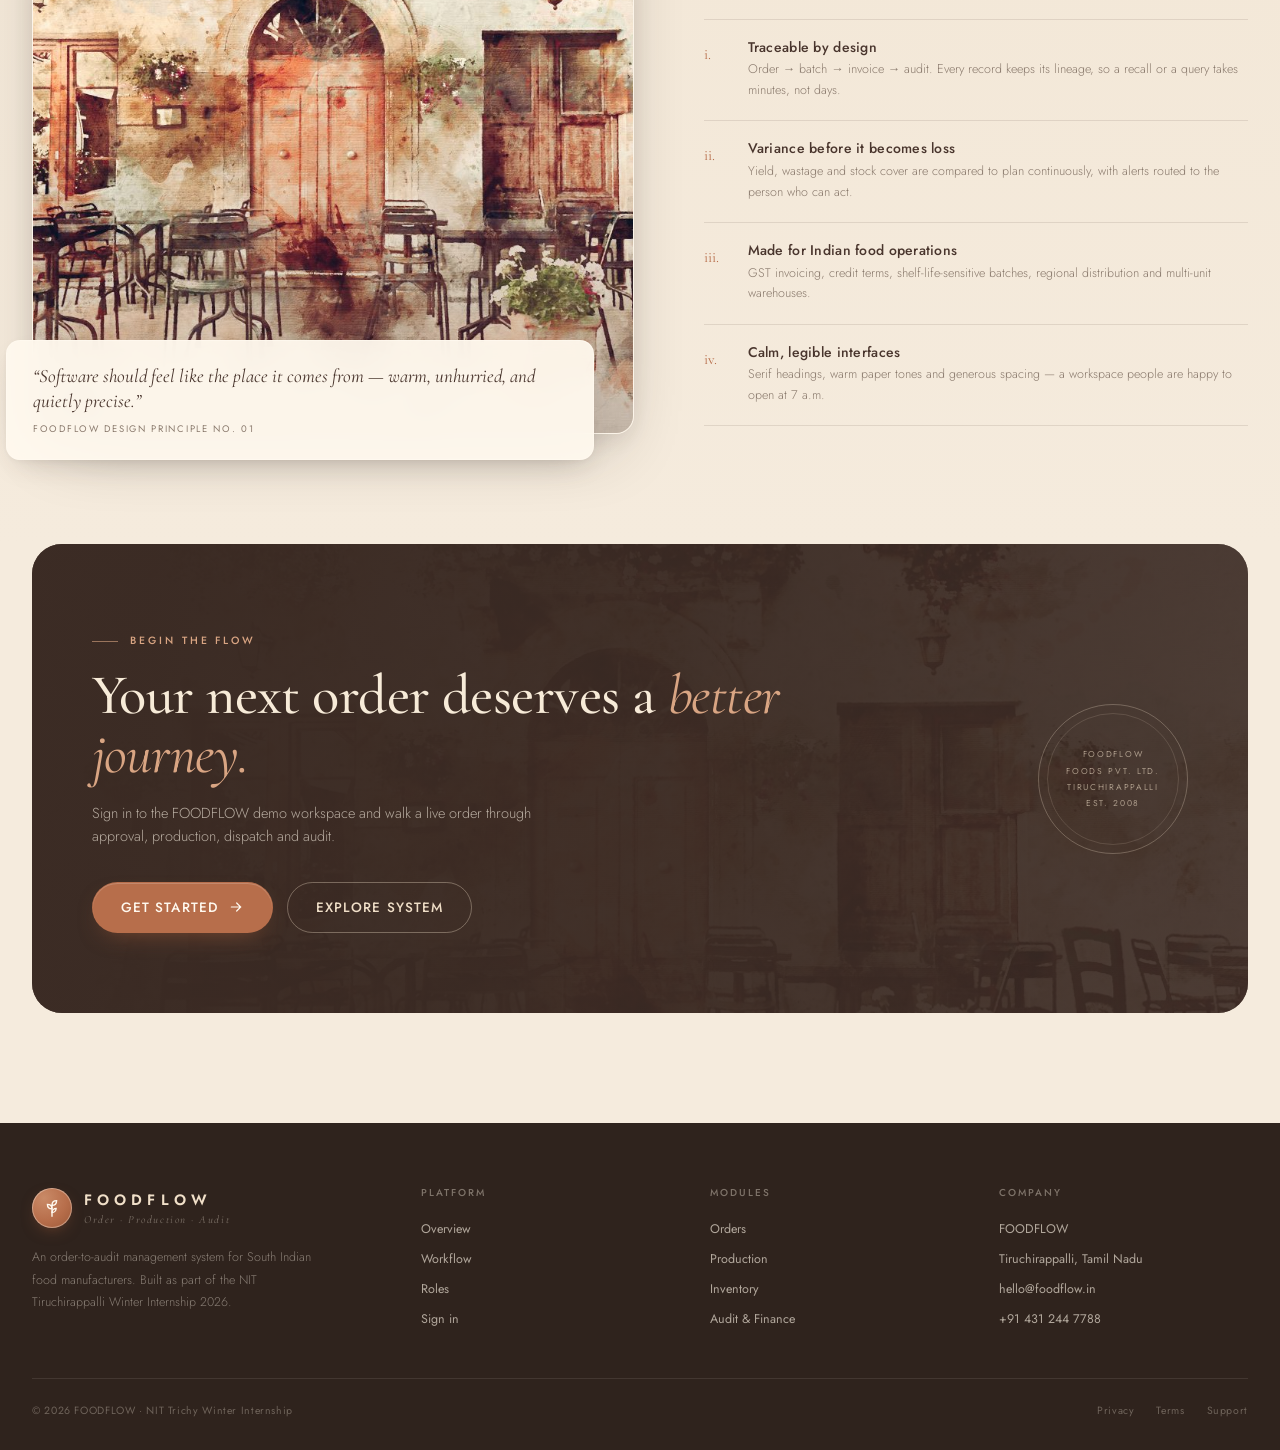
==== commit 188815a7: "Add files via upload" ====
--- a/index.html
+++ b/index.html
@@ -85,60 +85,21 @@
       </div>
 
       <div class="hero-meta anim-up delay-4">
-        <div class="hm"><strong>1,240+</strong><span>Outlets Served</span></div>
+        <div class="hm"><strong>One system</strong><span>Orders to audit</span></div>
         <div class="divider"></div>
-        <div class="hm"><strong>99.2%</strong><span>Audit Compliance</span></div>
+        <div class="hm"><strong>Live records</strong><span>Database-backed</span></div>
         <div class="divider"></div>
-        <div class="hm"><strong>7</strong><span>Production Lines</span></div>
-      </div>
-    </div>
-
-    <aside class="hero-panel anim-scale delay-3" aria-label="Live order pipeline preview">
-      <div class="hp-head">
-        <span class="hp-title">Live Order Pipeline</span>
-        <span class="hp-live"><i></i> Live</span>
-      </div>
-      <div class="hp-order">
-        <div class="hp-avatar">SB</div>
-        <div>
-          <div class="hp-cust">Saravana Bhavan Franchise</div>
-          <div class="hp-sub">FF-2026-1103 · Chennai · 14 SKUs</div>
-        </div>
-        <div class="hp-amt">₹1.84L</div>
-      </div>
-      <div class="hp-steps">
-        <div class="hp-step done">
-          <span class="hp-dot">✓</span>
-          <span class="hp-name">Order confirmed</span>
-          <span class="hp-time">09:12</span>
-        </div>
-        <div class="hp-step done">
-          <span class="hp-dot">✓</span>
-          <span class="hp-name">Batch planned · Line A</span>
-          <span class="hp-time">10:40</span>
-        </div>
-        <div class="hp-step active">
-          <span class="hp-dot">●</span>
-          <span class="hp-name">In production</span>
-          <span class="hp-time">Now</span>
-        </div>
-        <div class="hp-step">
-          <span class="hp-dot">4</span>
-          <span class="hp-name">Quality &amp; packing</span>
-          <span class="hp-time">—</span>
-        </div>
-        <div class="hp-step">
-          <span class="hp-dot">5</span>
-          <span class="hp-name">Dispatch &amp; audit</span>
-          <span class="hp-time">—</span>
-        </div>
-      </div>
-      <div class="hp-foot">
-        <span>Batch 26142 · 98.2% yield</span>
-        <a href="login.html">Open board
-          <svg viewBox="0 0 24 24" fill="none" stroke="currentColor" stroke-width="2" stroke-linecap="round"><path d="M5 12h14M13 6l6 6-6 6"/></svg>
-        </a>
-      </div>
+        <div class="hm"><strong>Traceable</strong><span>Stock movements</span></div>
+      </div>
+    </div>
+
+    <aside class="hero-panel anim-scale delay-3" aria-label="FoodFlow workflow">
+      <div class="hp-head"><span class="hp-title">Connected workflow</span><span class="hp-live"><i></i> Workflow</span></div>
+      <div class="hp-step done"><span class="hp-dot">1</span><span class="hp-name">Purchase & raw stock</span></div>
+      <div class="hp-step done"><span class="hp-dot">2</span><span class="hp-name">BOM-based production</span></div>
+      <div class="hp-step active"><span class="hp-dot">3</span><span class="hp-name">Sales order & approval</span></div>
+      <div class="hp-step"><span class="hp-dot">4</span><span class="hp-name">GST invoice & dispatch</span></div>
+      <div class="hp-step"><span class="hp-dot">5</span><span class="hp-name">Payments & audit reports</span></div>
     </aside>
   </div>
 
@@ -388,14 +349,14 @@
       </div>
       <div class="footer-col">
         <h5>Company</h5>
-        <a href="#">FoodFlow Foods Pvt. Ltd.</a>
+        <a href="#">FOODFLOW</a>
         <a href="#">Tiruchirappalli, Tamil Nadu</a>
         <a href="#">hello@foodflow.in</a>
         <a href="#">+91 431 244 7788</a>
       </div>
     </div>
     <div class="footer-bottom">
-      <span>© 2026 FoodFlow Foods Pvt. Ltd. · NIT Trichy Winter Internship</span>
+      <span>© 2026 FOODFLOW · NIT Trichy Winter Internship</span>
       <div class="fb-links"><a href="#">Privacy</a><a href="#">Terms</a><a href="#">Support</a></div>
     </div>
   </div>
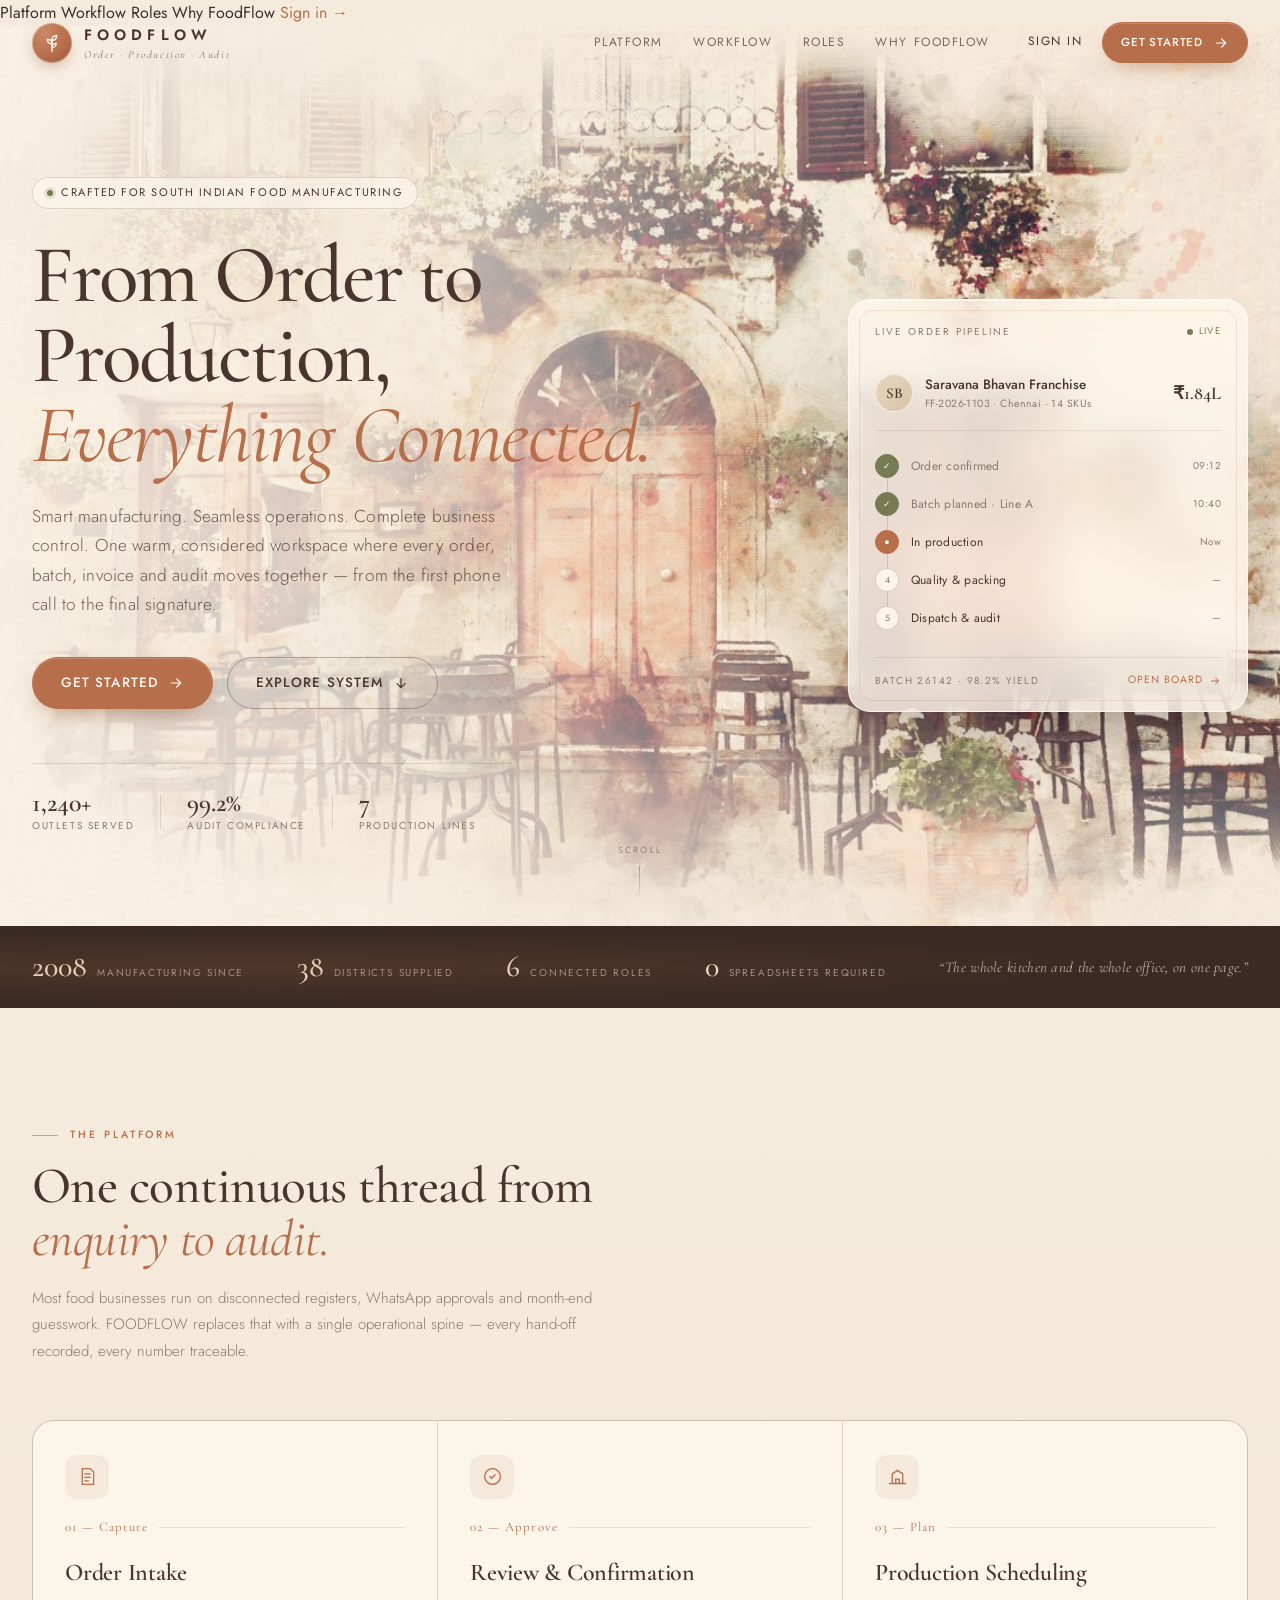
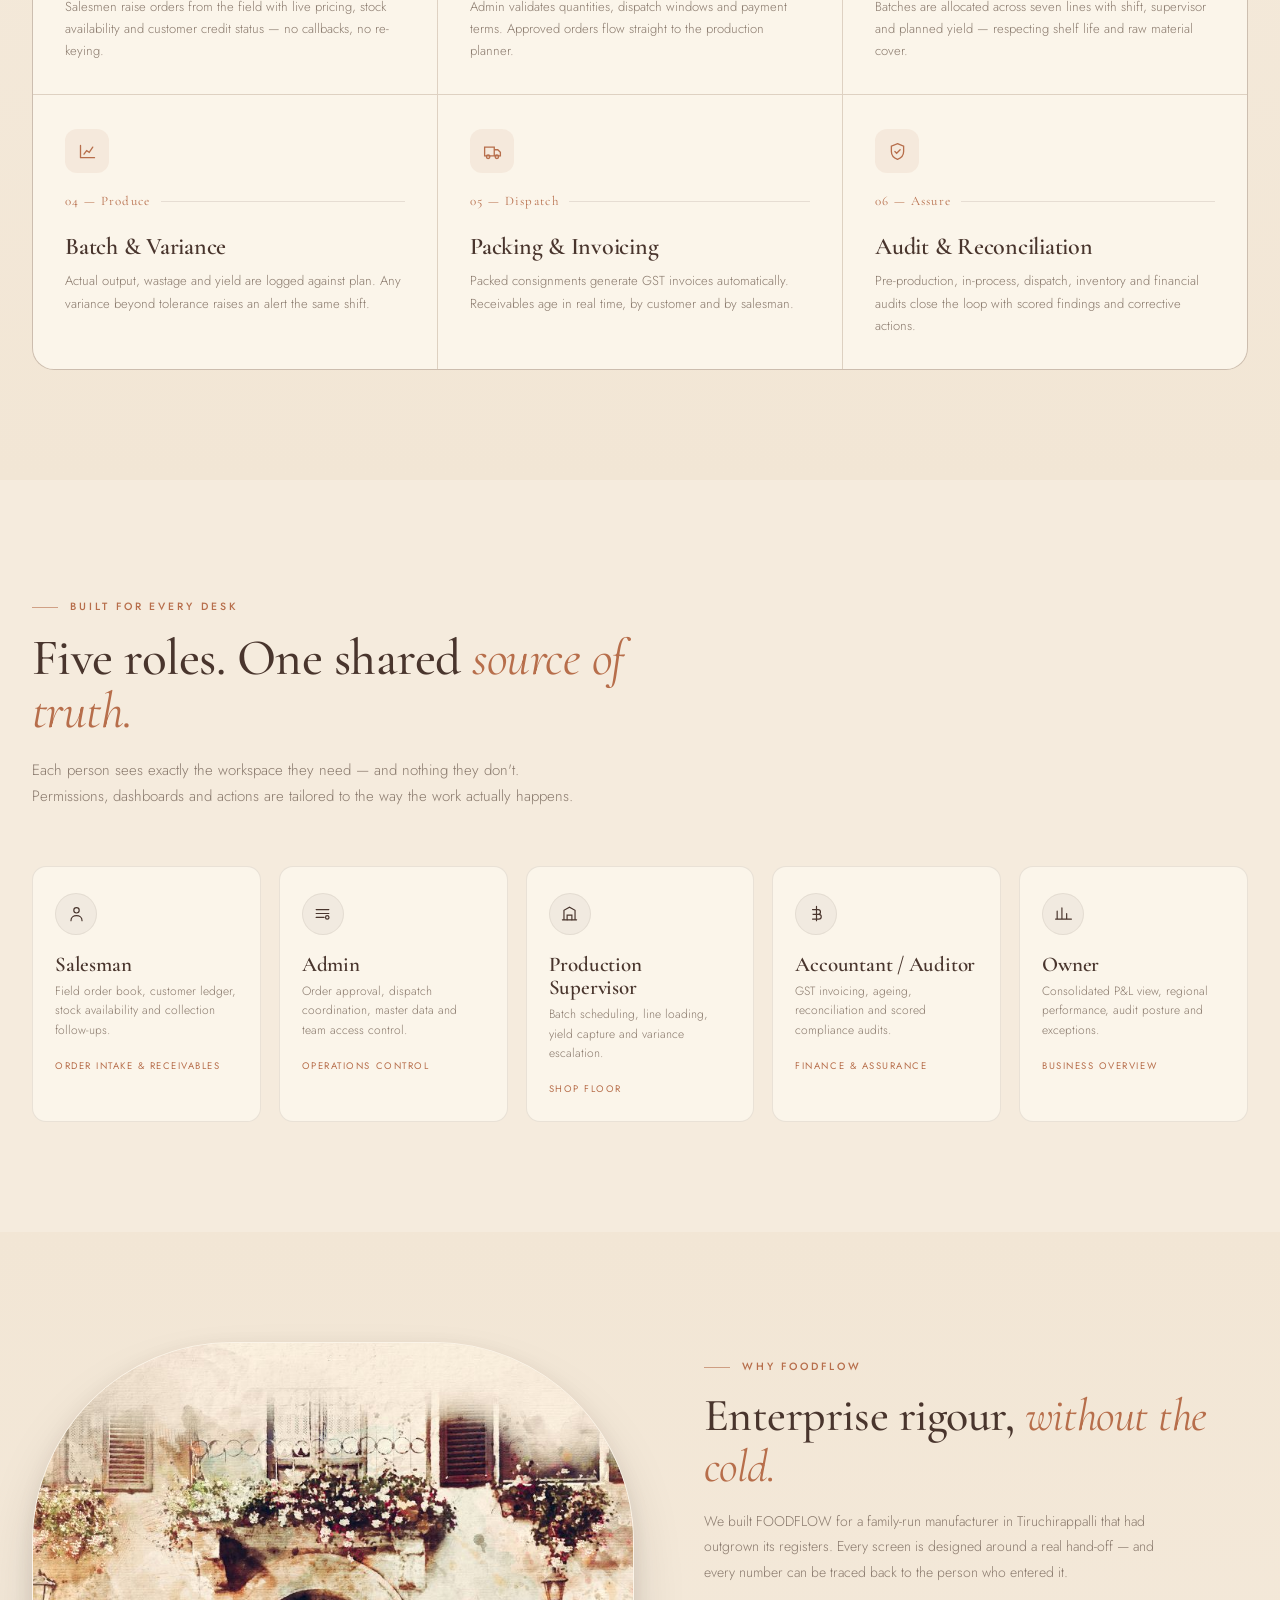
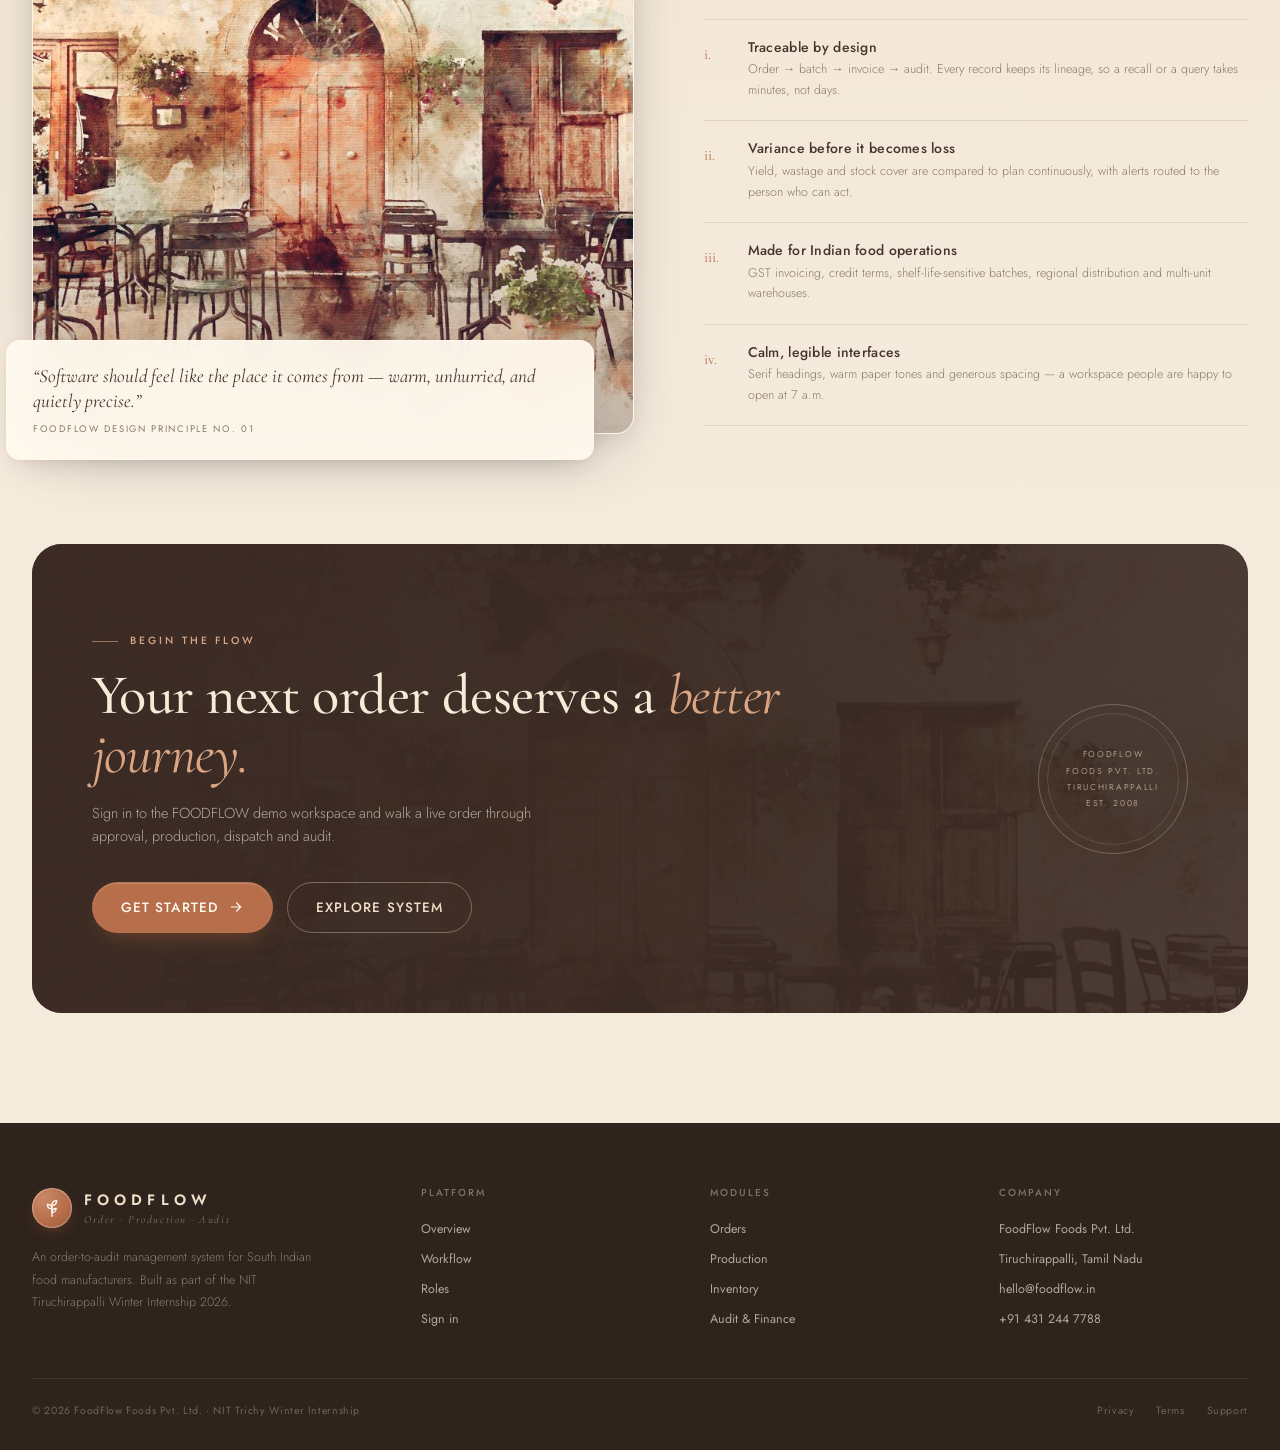
==== commit 5fea8c73: "Add files via upload" ====
--- a/index.html
+++ b/index.html
@@ -85,21 +85,60 @@
       </div>
 
       <div class="hero-meta anim-up delay-4">
-        <div class="hm"><strong>One system</strong><span>Orders to audit</span></div>
+        <div class="hm"><strong>1,240+</strong><span>Outlets Served</span></div>
         <div class="divider"></div>
-        <div class="hm"><strong>Live records</strong><span>Database-backed</span></div>
+        <div class="hm"><strong>99.2%</strong><span>Audit Compliance</span></div>
         <div class="divider"></div>
-        <div class="hm"><strong>Traceable</strong><span>Stock movements</span></div>
-      </div>
-    </div>
-
-    <aside class="hero-panel anim-scale delay-3" aria-label="FoodFlow workflow">
-      <div class="hp-head"><span class="hp-title">Connected workflow</span><span class="hp-live"><i></i> Workflow</span></div>
-      <div class="hp-step done"><span class="hp-dot">1</span><span class="hp-name">Purchase & raw stock</span></div>
-      <div class="hp-step done"><span class="hp-dot">2</span><span class="hp-name">BOM-based production</span></div>
-      <div class="hp-step active"><span class="hp-dot">3</span><span class="hp-name">Sales order & approval</span></div>
-      <div class="hp-step"><span class="hp-dot">4</span><span class="hp-name">GST invoice & dispatch</span></div>
-      <div class="hp-step"><span class="hp-dot">5</span><span class="hp-name">Payments & audit reports</span></div>
+        <div class="hm"><strong>7</strong><span>Production Lines</span></div>
+      </div>
+    </div>
+
+    <aside class="hero-panel anim-scale delay-3" aria-label="Live order pipeline preview">
+      <div class="hp-head">
+        <span class="hp-title">Live Order Pipeline</span>
+        <span class="hp-live"><i></i> Live</span>
+      </div>
+      <div class="hp-order">
+        <div class="hp-avatar">SB</div>
+        <div>
+          <div class="hp-cust">Saravana Bhavan Franchise</div>
+          <div class="hp-sub">FF-2026-1103 · Chennai · 14 SKUs</div>
+        </div>
+        <div class="hp-amt">₹1.84L</div>
+      </div>
+      <div class="hp-steps">
+        <div class="hp-step done">
+          <span class="hp-dot">✓</span>
+          <span class="hp-name">Order confirmed</span>
+          <span class="hp-time">09:12</span>
+        </div>
+        <div class="hp-step done">
+          <span class="hp-dot">✓</span>
+          <span class="hp-name">Batch planned · Line A</span>
+          <span class="hp-time">10:40</span>
+        </div>
+        <div class="hp-step active">
+          <span class="hp-dot">●</span>
+          <span class="hp-name">In production</span>
+          <span class="hp-time">Now</span>
+        </div>
+        <div class="hp-step">
+          <span class="hp-dot">4</span>
+          <span class="hp-name">Quality &amp; packing</span>
+          <span class="hp-time">—</span>
+        </div>
+        <div class="hp-step">
+          <span class="hp-dot">5</span>
+          <span class="hp-name">Dispatch &amp; audit</span>
+          <span class="hp-time">—</span>
+        </div>
+      </div>
+      <div class="hp-foot">
+        <span>Batch 26142 · 98.2% yield</span>
+        <a href="login.html">Open board
+          <svg viewBox="0 0 24 24" fill="none" stroke="currentColor" stroke-width="2" stroke-linecap="round"><path d="M5 12h14M13 6l6 6-6 6"/></svg>
+        </a>
+      </div>
     </aside>
   </div>
 
@@ -349,14 +388,14 @@
       </div>
       <div class="footer-col">
         <h5>Company</h5>
-        <a href="#">FOODFLOW</a>
+        <a href="#">FoodFlow Foods Pvt. Ltd.</a>
         <a href="#">Tiruchirappalli, Tamil Nadu</a>
         <a href="#">hello@foodflow.in</a>
         <a href="#">+91 431 244 7788</a>
       </div>
     </div>
     <div class="footer-bottom">
-      <span>© 2026 FOODFLOW · NIT Trichy Winter Internship</span>
+      <span>© 2026 FoodFlow Foods Pvt. Ltd. · NIT Trichy Winter Internship</span>
       <div class="fb-links"><a href="#">Privacy</a><a href="#">Terms</a><a href="#">Support</a></div>
     </div>
   </div>
